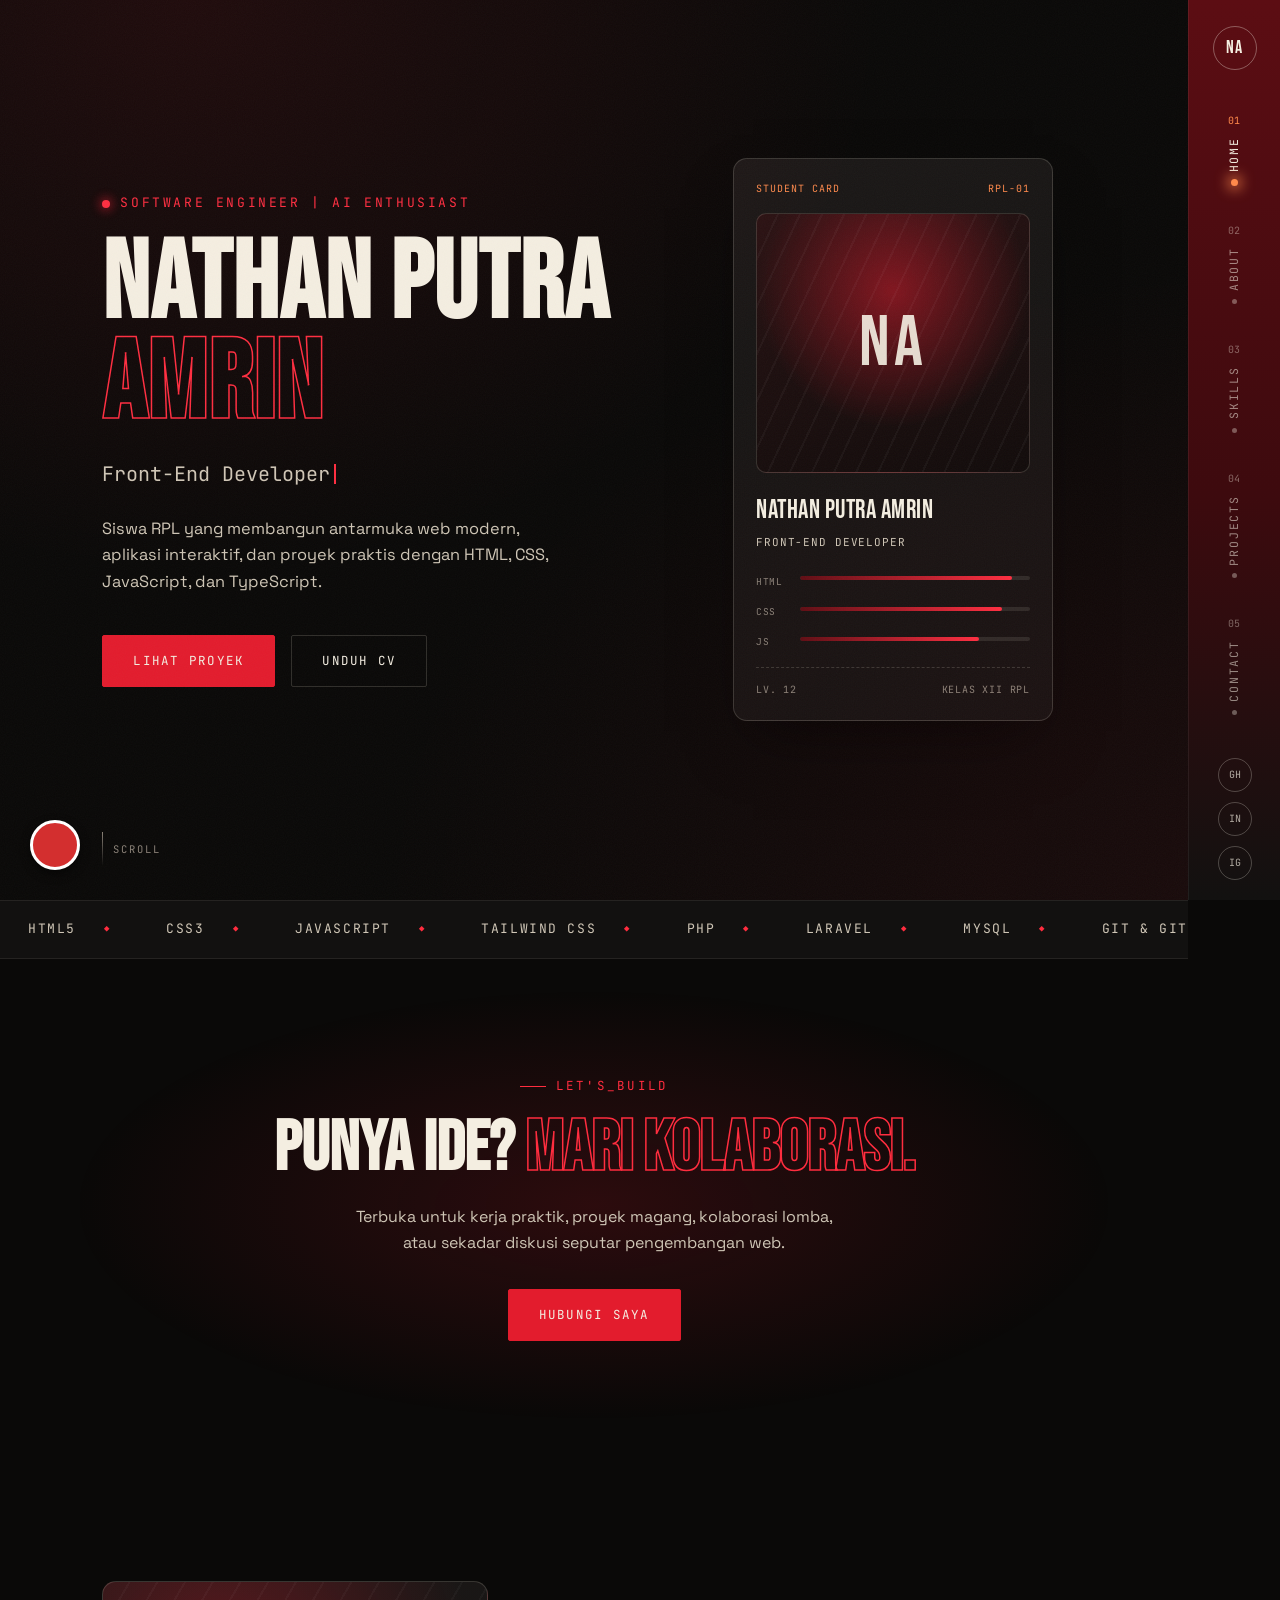
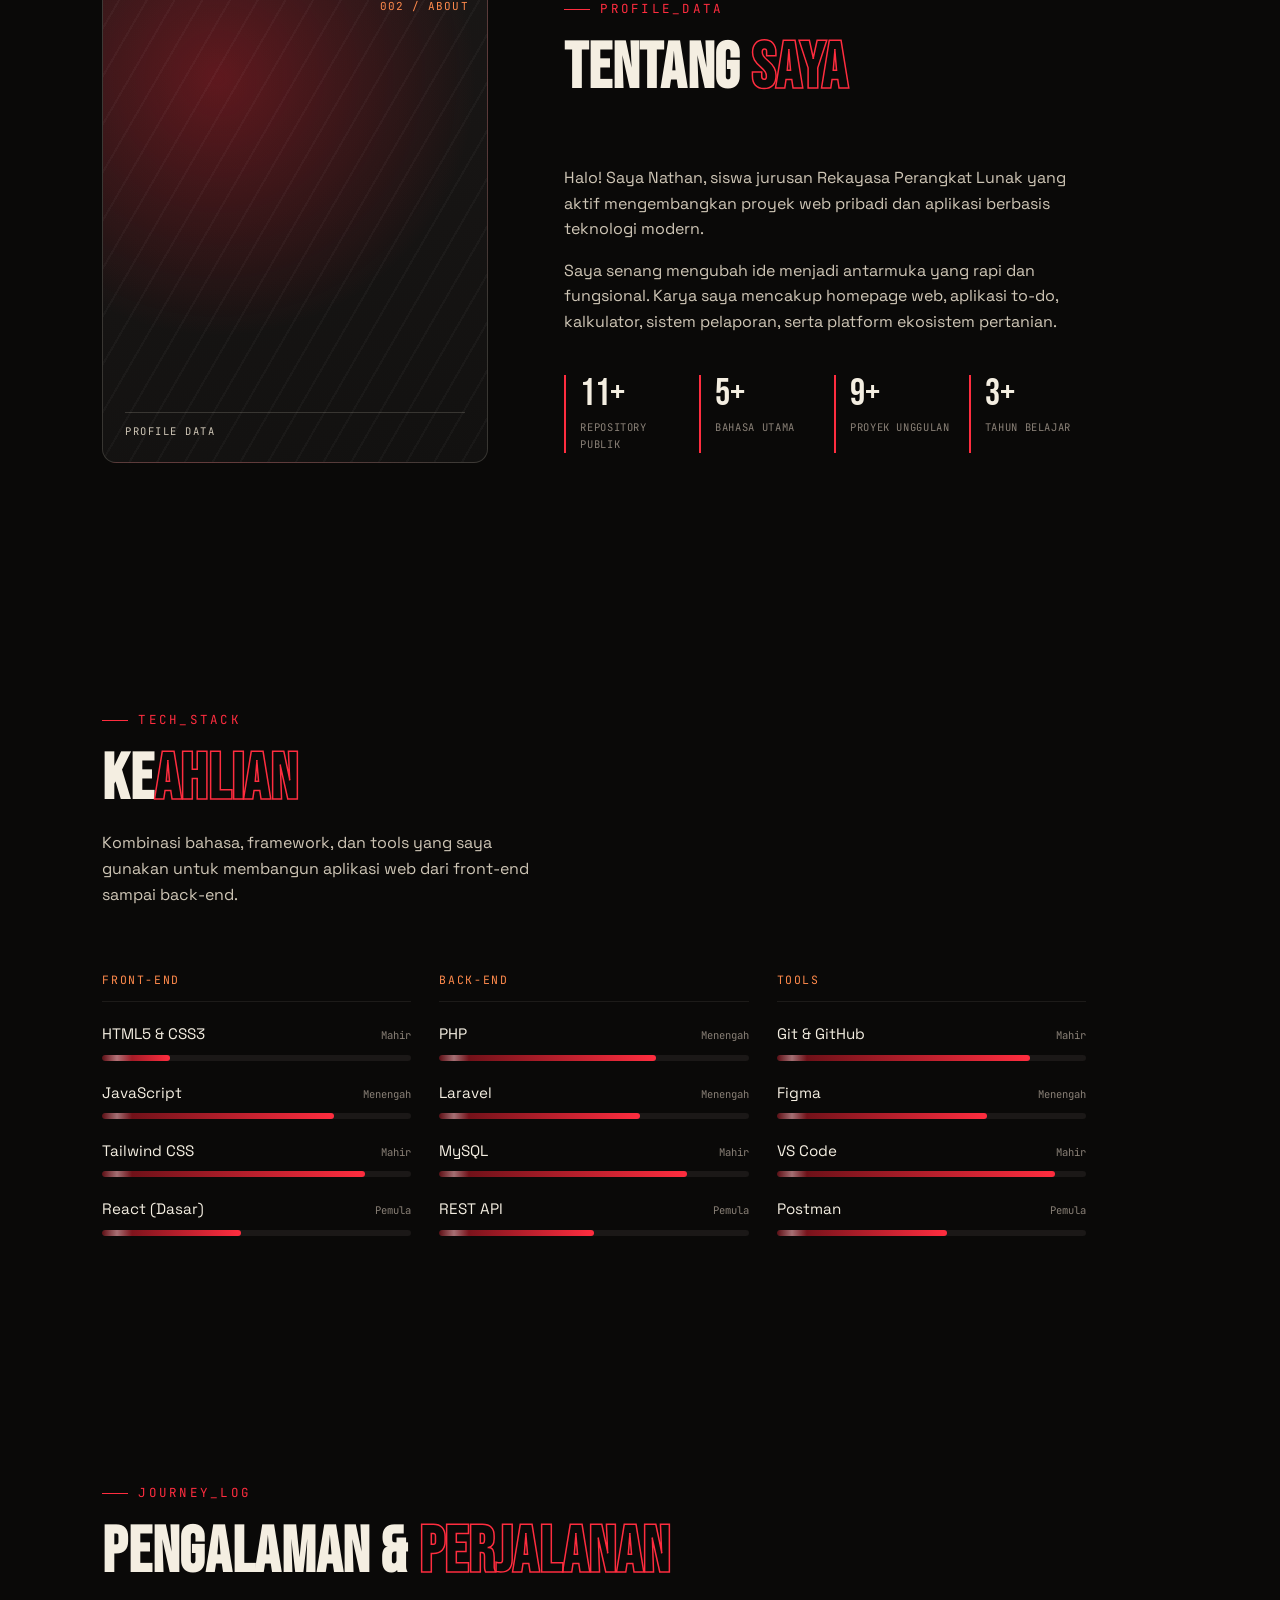
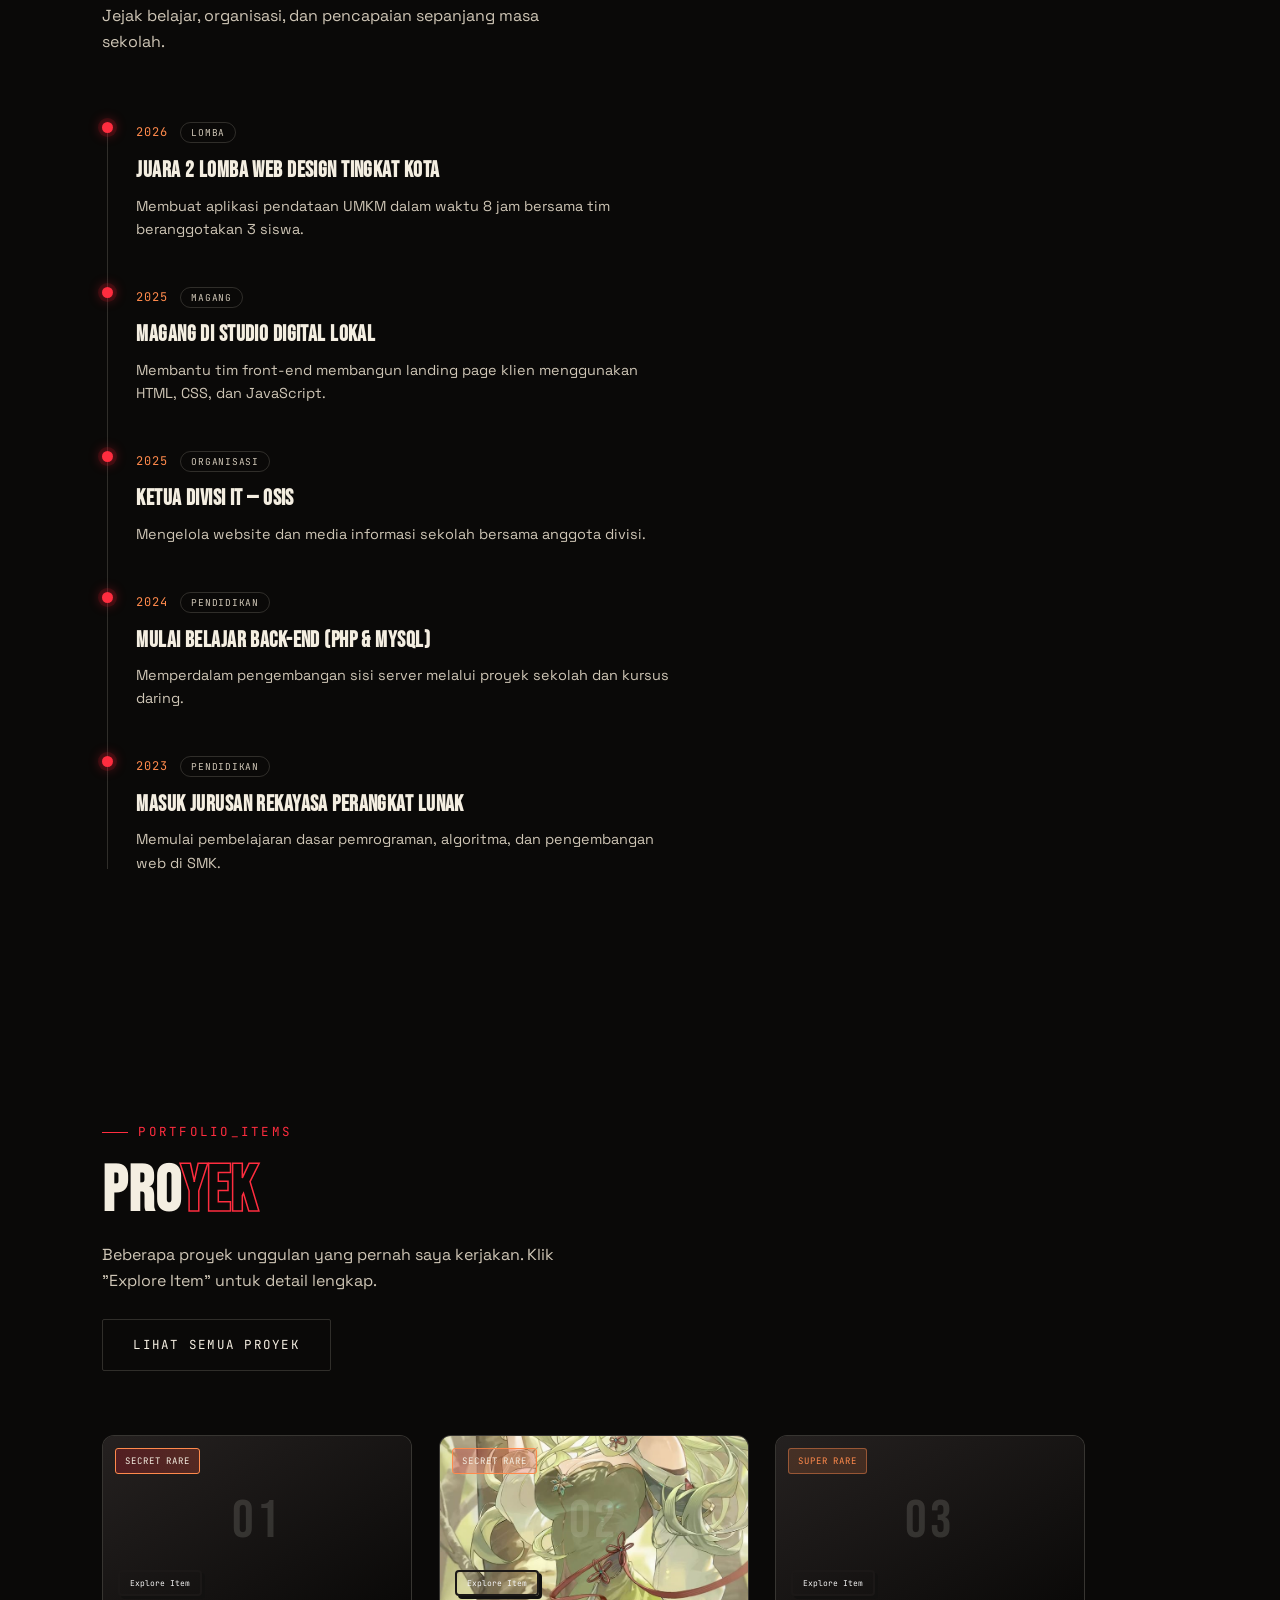
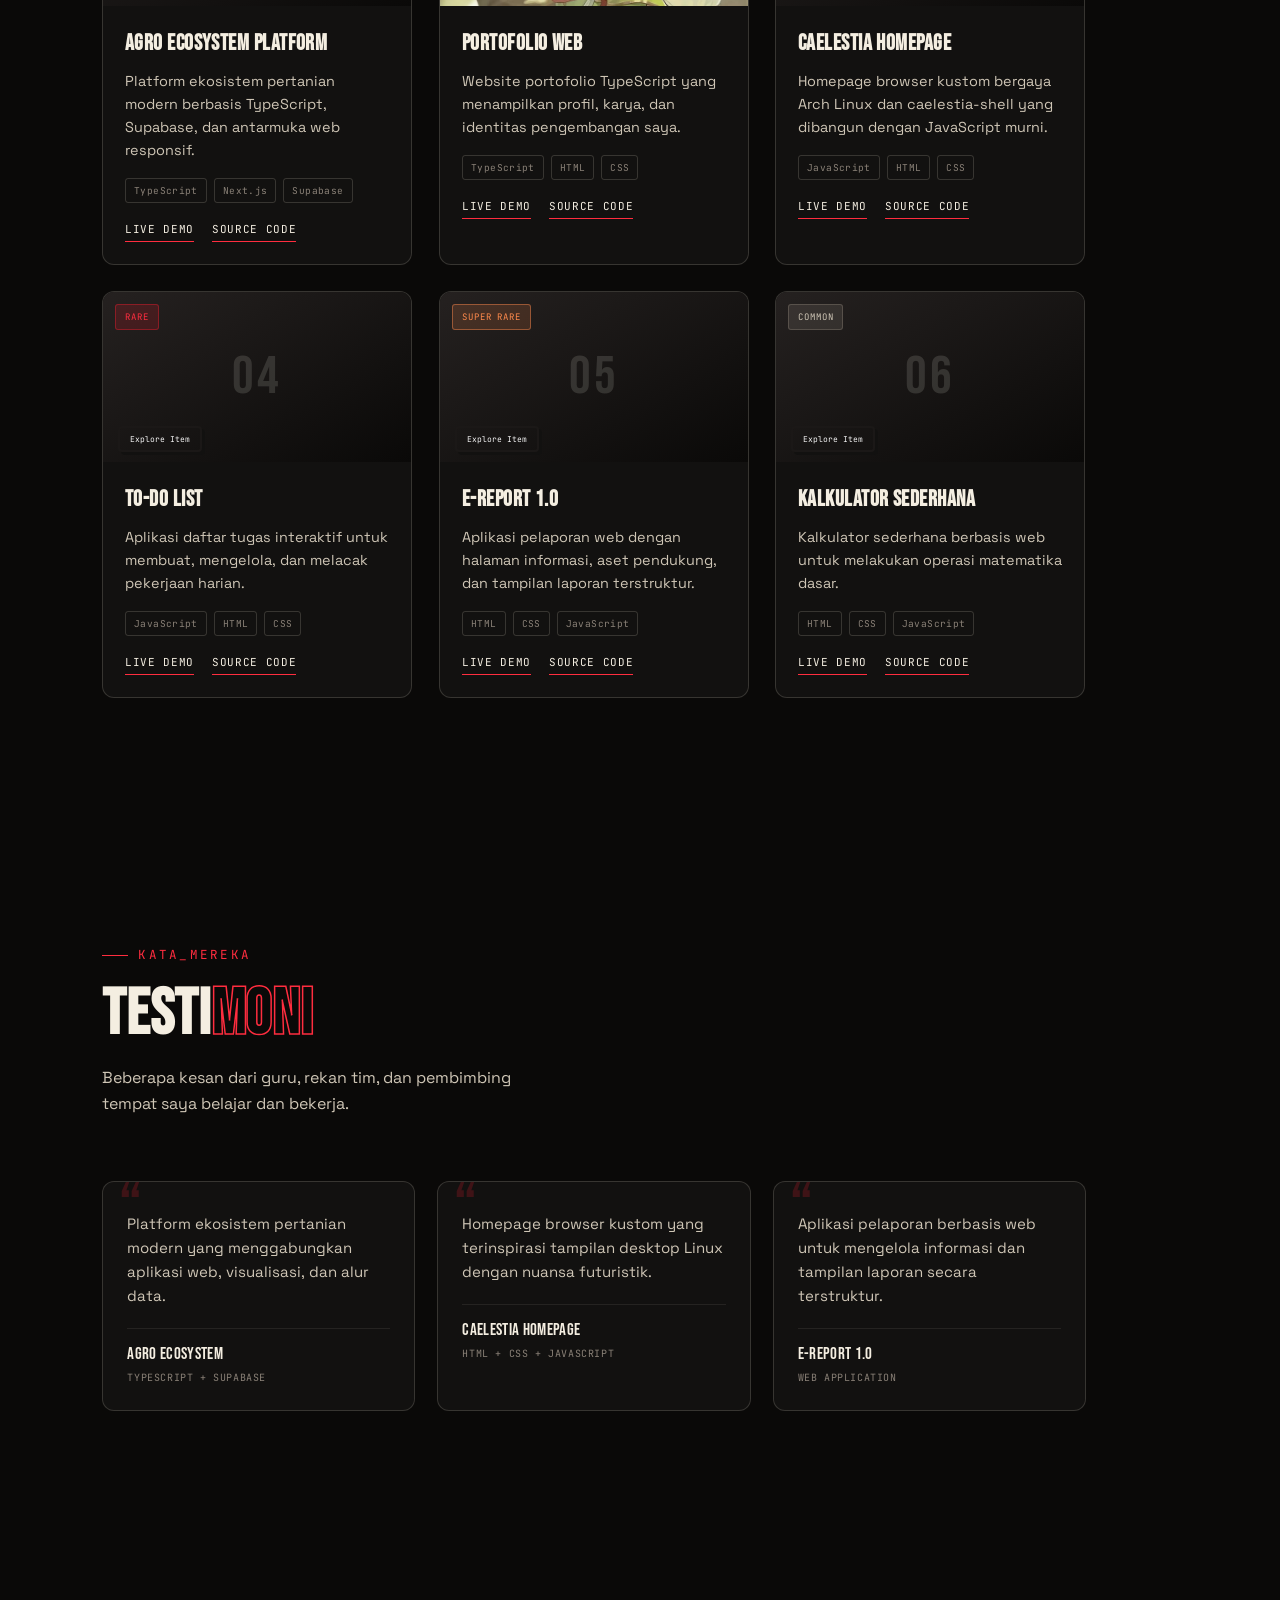
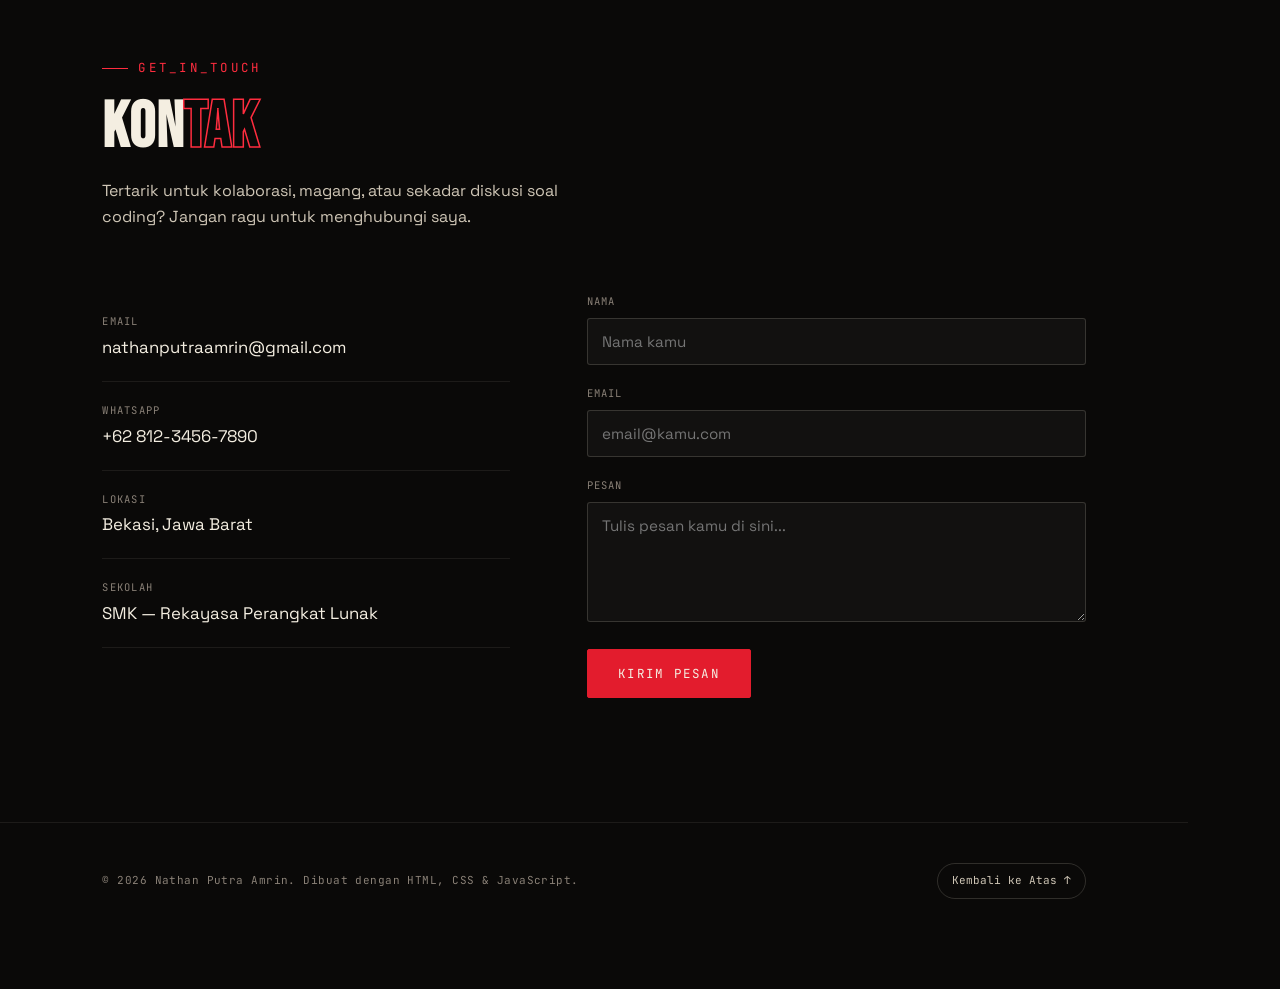
==== index.html @ 45e076ca "Update portfolio with real GitHub projects Co-authored-by: Copilot <223556219+Copilot@users.noreply." ====
<!DOCTYPE html>
<html lang="id">
<head>
<meta charset="UTF-8">
<meta name="viewport" content="width=device-width, initial-scale=1.0, maximum-scale=1.0">
<title>Nathan Putra Amrin — Portofolio</title>
<meta name="description" content="Portofolio pribadi siswa Rekayasa Perangkat Lunak — proyek, keahlian, dan kontak.">
<link rel="preconnect" href="https://fonts.googleapis.com">
<link rel="preconnect" href="https://fonts.gstatic.com" crossorigin>
<link href="https://fonts.googleapis.com/css2?family=Bebas+Neue&family=Space+Grotesk:wght@300;400;500;600;700&family=JetBrains+Mono:wght@400;500;600;700&display=swap" rel="stylesheet">
<link rel="stylesheet" href="assets/style.css">
</head>
<body>

<div class="preloader" id="preloader">
  <div class="preloader-mark">NA<span>.</span>DEV</div>
  <div class="preloader-bar"><i></i></div>
</div>

<div class="grain"></div>
<div class="ember-layer" id="emberLayer"></div>

<!-- ============================================================
     SIDE NAV — Menu navigasi samping
     ============================================================ -->
<nav class="side-nav" id="sideNav" aria-label="Navigasi utama">
  <div class="nav-mark" id="navMark">NA</div>
  <ul class="nav-list">
    <li><a href="#home" class="nav-link active" data-sec="home"><span class="idx">01</span><span class="label">Home</span><span class="dot"></span></a></li>
    <li><a href="#about" class="nav-link" data-sec="about"><span class="idx">02</span><span class="label">About</span><span class="dot"></span></a></li>
    <li><a href="#skills" class="nav-link" data-sec="skills"><span class="idx">03</span><span class="label">Skills</span><span class="dot"></span></a></li>
    <li><a href="#projects" class="nav-link" data-sec="projects"><span class="idx">04</span><span class="label">Projects</span><span class="dot"></span></a></li>
    <li><a href="#contact" class="nav-link" data-sec="contact"><span class="idx">05</span><span class="label">Contact</span><span class="dot"></span></a></li>
  </ul>
  <div class="nav-social">
    <a id="navGithub" href="https://github.com/Nathan10-pro" target="_blank" rel="noopener" aria-label="GitHub">GH</a>
    <a id="navLinkedin" href="https://www.linkedin.com/in/nathan-putra-amrin-undefined-888733437/" target="_blank" rel="noopener" aria-label="LinkedIn">IN</a>
    <a id="navInstagram" href="https://www.instagram.com/nathan.mymy/" target="_blank" rel="noopener" aria-label="Instagram">IG</a>
  </div>
</nav>

<main>

  <!-- ============================================================
       HERO — Area utama & Tampilan Profil
       ============================================================ -->
  <section class="hero" id="home">
    <!-- Elemen Visual Tema OP TCG -->
    <div class="hero-brush"></div>
    <div class="comic-text top-right">STARTING TODAY...</div>

    <div class="hero-grid">
      <div>
        <p class="hero-eyebrow" id="heroEyebrow">Software Engineer</p>
        <h1 class="hero-name" id="heroName">NATHAN<br><span class="stroke">PUTRA AMRIN</span></h1>
        <p class="hero-role"><span id="typedRole">Front-End Developer</span><span class="cursor"></span></p>
        <p class="hero-desc" id="heroDesc">Siswa RPL yang senang membangun antarmuka web yang rapi dan fungsional.</p>
        <div class="hero-cta">
          <a href="#projects" class="btn btn-primary"><span class="shine"></span>Lihat Proyek</a>
          <a href="#" id="cvBtn" class="btn btn-ghost"><span class="shine"></span>Unduh CV</a>
        </div>
      </div>

      <div class="hero-card-wrap">
        <div class="hero-card tilt" id="heroCard">
          <div class="card-tag"><span>Student Card</span><span>RPL-01</span></div>
          <div class="card-avatar"><span class="initials" id="cardInitials">NA</span></div>
          <div class="card-name" id="cardName">Nathan Putra Amrin</div>
          <div class="card-role" id="cardRole">Front-End Developer</div>
          <div class="card-stats">
            <div class="card-stat-row"><span class="stat-label">HTML</span><div class="card-stat-track"><div class="card-stat-fill" data-fill="92"></div></div></div>
            <div class="card-stat-row"><span class="stat-label">CSS</span><div class="card-stat-track"><div class="card-stat-fill" data-fill="88"></div></div></div>
            <div class="card-stat-row"><span class="stat-label">JS</span><div class="card-stat-track"><div class="card-stat-fill" data-fill="78"></div></div></div>
          </div>
          <div class="card-footer"><span id="cardLevel">LV. 12</span><span id="cardKelas">Kelas XII RPL</span></div>
        </div>
      </div>
    </div>

    <!-- Elemen Teks Komik Bawah Hero -->
    <div class="comic-text bottom-left">WE'RE BROTHERS!!</div>
    <div class="scroll-cue"><span class="line"></span>Scroll</div>
  </section>

  <!-- Tech Ticker -->
  <div class="ticker" aria-hidden="true">
    <div class="ticker-track" id="tickerTrack">
    </div>
  </div>

  <!-- ============================================================
       CTA BANNER
       ============================================================ -->
  <section class="cta-banner">
    <div class="cta-inner reveal">
      <p class="section-label" style="justify-content:center;">Let's_Build</p>
      <h2 class="cta-title">Punya Ide? <em>Mari Kolaborasi.</em></h2>
      <p class="cta-sub">Terbuka untuk kerja praktik, proyek magang, kolaborasi lomba, atau sekadar diskusi seputar pengembangan web.</p>
      <div class="hero-cta">
        <a href="#contact" class="btn btn-primary"><span class="shine"></span>Hubungi Saya</a>
      </div>
    </div>
  </section>

  <!-- ============================================================
       ABOUT
       ============================================================ -->
  <section id="about">
    <div class="about-grid">
      <div class="about-portrait reveal">
        <span class="big-mono">002 / ABOUT</span>
        <div class="frame-label">Profile Data</div>
      </div>
      <div>
        <div class="section-head reveal">
          <p class="section-label">Profile_Data</p>
          <h2 class="section-title">Tentang <em>Saya</em></h2>
        </div>
        <div class="about-text reveal reveal-delay-1">
          <p id="aboutP1">Memuat...</p>
          <p id="aboutP2"></p>
        </div>
        <div class="stats-grid" id="statsGrid"></div>
      </div>
    </div>
  </section>

  <!-- ============================================================
       SKILLS
       ============================================================ -->
  <section id="skills">
    <div class="section-head reveal">
      <p class="section-label">Tech_Stack</p>
      <h2 class="section-title">Ke<em>ahlian</em></h2>
      <p class="section-sub">Kombinasi bahasa, framework, dan tools yang saya gunakan untuk membangun aplikasi web dari front-end sampai back-end.</p>
    </div>
    <div class="skills-groups" id="skillsGroups"></div>
  </section>

  <!-- ============================================================
       TIMELINE — Pengalaman & Perjalanan
       ============================================================ -->
  <section id="timeline">
    <div class="section-head reveal">
      <p class="section-label">Journey_Log</p>
      <h2 class="section-title">Pengalaman &amp; <em>Perjalanan</em></h2>
      <p class="section-sub">Jejak belajar, organisasi, dan pencapaian sepanjang masa sekolah.</p>
    </div>
    <div class="timeline-wrap" id="timelineList"></div>
  </section>

  <!-- ============================================================
       PROJECTS
       ============================================================ -->
  <section id="projects">
    <div class="section-head reveal">
      <p class="section-label">Portfolio_Items</p>
      <h2 class="section-title">Pro<em>yek</em></h2>
      <p class="section-sub">Beberapa proyek unggulan yang pernah saya kerjakan. Klik "Explore Item" untuk detail lengkap.</p>
      <a href="proyek.html" class="btn btn-ghost" style="margin-top:26px;"><span class="shine"></span>Lihat Semua Proyek</a>
    </div>

    <div class="project-grid" id="projectGrid"></div>
  </section>

  <!-- ============================================================
       PROJECT DETAIL MODAL
       ============================================================ -->
  <div class="modal-overlay" id="projectModal" aria-hidden="true">
    <div class="modal-box" role="dialog" aria-modal="true" aria-labelledby="modalTitle">
      <button class="modal-close" id="modalClose" aria-label="Tutup">✕</button>
      <div class="modal-banner">
        <p class="modal-eyebrow">Project Introduction</p>
        <h3 class="modal-heading">Detail Proyek</h3>
      </div>
      <div class="modal-body">
        <div class="modal-thumbs" id="modalThumbs"></div>
        <div class="modal-display" id="modalDisplay">
          <span class="project-rarity" id="modalRarity"></span>
          <span class="glyph" id="modalGlyph"></span>
          <button class="modal-zoom" id="modalZoom" aria-label="Perbesar">🔍</button>
        </div>
        <div class="modal-info">
          <p class="m-category" id="modalCategory">Web Application</p>
          <h4 class="m-title" id="modalTitle"></h4>
          <p class="m-desc" id="modalDesc"></p>
          <div class="project-tags" id="modalTags"></div>
          <div class="project-links" id="modalLinks"></div>
        </div>
      </div>
      <div class="modal-combos">
        <p class="combos-label">Fitur Utama</p>
        <div class="combo-grid" id="modalCombos"></div>
      </div>
      <div class="modal-nav">
        <button class="nav-arrow" id="modalPrev" aria-label="Proyek sebelumnya">‹</button>
        <span class="nav-counter" id="modalCounter">1 / 6</span>
        <button class="nav-arrow" id="modalNext" aria-label="Proyek berikutnya">›</button>
      </div>
    </div>
  </div>

  <!-- ============================================================
       TESTIMONIALS
       ============================================================ -->
  <section id="testimonials">
    <div class="section-head reveal">
      <p class="section-label">Kata_Mereka</p>
      <h2 class="section-title">Testi<em>moni</em></h2>
      <p class="section-sub">Beberapa kesan dari guru, rekan tim, dan pembimbing tempat saya belajar dan bekerja.</p>
    </div>
    <div class="testi-grid" id="testimonialGrid"></div>
  </section>


  <!-- ============================================================
       CONTACT
       ============================================================ -->
  <section id="contact">
    <div class="section-head reveal">
      <p class="section-label">Get_In_Touch</p>
      <h2 class="section-title">Kon<em>tak</em></h2>
      <p class="section-sub">Tertarik untuk kolaborasi, magang, atau sekadar diskusi soal coding? Jangan ragu untuk menghubungi saya.</p>
    </div>

    <div class="contact-grid">
      <div class="reveal reveal-delay-1">
        <div class="contact-info-item">
          <span class="k">Email</span>
          <a class="v" id="contactEmail" href="#"></a>
        </div>
        <div class="contact-info-item">
          <span class="k">WhatsApp</span>
          <a class="v" id="contactWhatsapp" href="#" target="_blank" rel="noopener"></a>
        </div>
        <div class="contact-info-item">
          <span class="k">Lokasi</span>
          <span class="v" id="contactLocation"></span>
        </div>
        <div class="contact-info-item">
          <span class="k">Sekolah</span>
          <span class="v" id="contactSchool"></span>
        </div>
      </div>

      <form class="reveal reveal-delay-2" id="contactForm">
        <div class="form-row">
          <label for="fname">Nama</label>
          <input type="text" id="fname" name="name" placeholder="Nama kamu" required>
        </div>
        <div class="form-row">
          <label for="femail">Email</label>
          <input type="email" id="femail" name="email" placeholder="email@kamu.com" required>
        </div>
        <div class="form-row">
          <label for="fmsg">Pesan</label>
          <textarea id="fmsg" name="message" placeholder="Tulis pesan kamu di sini..." required></textarea>
        </div>
        <button type="submit" class="btn btn-primary"><span class="shine"></span>Kirim Pesan</button>
        <p id="formNote" class="form-note" aria-live="polite"></p>
      </form>
    </div>
  </section>

  <footer>
    <p>© <span id="year"></span> <span id="footerName">Nathan Putra Amrin</span>. Dibuat dengan HTML, CSS &amp; JavaScript.</p>
    <a href="#home" class="footer-top">Kembali ke Atas ↑</a>
  </footer>

</main>

<!-- ============================================================
     TOMBOL SWITCH TEMA (Letak di Luar <main>, Sebelum Script)
     ============================================================ -->
<button class="theme-switch-btn" id="themeSwitchBtn" title="Ganti Tema"></button>

<!-- ============================================================
     SCRIPT JAVASCRIPT
     ============================================================ -->
<script src="assets/site-data.js"></script>
<script src="assets/projects-ui.js"></script>
<script src="assets/main.js"></script>
</body>
</html>
---- assets/style.css ----
/* ==========================================================================
   1. RESET & TOKENS
   ========================================================================== */
* { margin: 0; padding: 0; box-sizing: border-box; }

:root{
  --black:        #0a0908;
  --black-soft:   #121110;
  --charcoal:     #1b1817;
  --charcoal-2:   #252120;
  --red:          rgb(227, 28, 45);
  --red-bright:   #ff2d3f;
  --red-deep:     #5c0d13;
  --red-glow:     rgba(225,28,46,0.45);
  --ember:        #ff8a4c;
  --cream:        #f4eee1;
  --cream-dim:    #cfc6b6;
  --muted:        #8a8177;
  --line:         rgba(244,238,225,0.08);
  --line-strong:  rgba(244,238,225,0.16);

  --font-display: 'Bebas Neue', sans-serif;
  --font-body:    'Space Grotesk', sans-serif;
  --font-mono:    'JetBrains Mono', monospace;

  --nav-w: 92px;
  --ease: cubic-bezier(.16,.84,.44,1);
}

html{ scroll-behavior: smooth; }

body{
  background: var(--black);
  color: var(--cream);
  font-family: var(--font-body);
  font-weight: 400;
  line-height: 1.6;
  overflow-x: hidden;
  -webkit-font-smoothing: antialiased;
}

img{ max-width: 100%; display: block; }
a{ color: inherit; text-decoration: none; }
ul{ list-style: none; }
button{ font-family: inherit; cursor: pointer; }
input, textarea{ font-family: inherit; }

::selection{ background: var(--red); color: var(--black); }

::-webkit-scrollbar{ width: 9px; }
::-webkit-scrollbar-track{ background: var(--black-soft); }
::-webkit-scrollbar-thumb{ background: var(--red-deep); border-radius: 5px; }
::-webkit-scrollbar-thumb:hover{ background: var(--red); }

:focus-visible{ outline: 2px solid var(--red-bright); outline-offset: 3px; }

/* Subtle grain + vignette atmosphere */
body::before{
  content: "";
  position: fixed; inset: 0;
  pointer-events: none;
  z-index: 2;
  background:
    radial-gradient(ellipse at 15% 0%, rgba(225,28,46,0.10), transparent 45%),
    radial-gradient(ellipse at 100% 100%, rgba(225,28,46,0.08), transparent 50%);
  mix-blend-mode: screen;
}

.grain{
  position: fixed; inset: 0;
  pointer-events: none;
  z-index: 3;
  opacity: 0.035;
  background-image: url("data:image/svg+xml,%3Csvg xmlns='http://www.w3.org/2000/svg' width='120' height='120'%3E%3Cfilter id='n'%3E%3CfeTurbulence type='fractalNoise' baseFrequency='0.9' numOctaves='2' stitchTiles='stitch'/%3E%3C/filter%3E%3Crect width='100%25' height='100%25' filter='url(%23n)'/%3E%3C/svg%3E");
}

/* ==========================================================================
   2. LAYOUT SHELL
   ========================================================================== */
main{ margin-right: var(--nav-w); position: relative; z-index: 1; }

section{ padding: 130px 8vw 110px; position: relative; }

.section-head{ margin-bottom: 64px; max-width: 640px; }

.section-label{
  display: inline-flex; align-items: center; gap: 10px;
  font-family: var(--font-mono);
  font-size: 12.5px;
  letter-spacing: 0.18em;
  color: var(--red-bright);
  text-transform: uppercase;
  margin-bottom: 18px;
}
.section-label::before{
  content: "";
  width: 26px; height: 1px;
  background: var(--red-bright);
}

.section-title{
  font-family: var(--font-display);
  font-size: clamp(2.4rem, 5vw, 4.2rem);
  letter-spacing: 0.01em;
  line-height: 1;
  text-transform: uppercase;
  color: var(--cream);
}
.section-title em{
  font-style: normal;
  color: transparent;
  -webkit-text-stroke: 1.5px var(--red-bright);
}

.section-sub{
  margin-top: 18px;
  color: var(--cream-dim);
  font-size: 1rem;
  max-width: 46ch;
}

/* Reveal-on-scroll */
.reveal{
  opacity: 0;
  transform: translateY(28px);
  transition: opacity .8s var(--ease), transform .8s var(--ease);
}
.reveal.in-view{ opacity: 1; transform: translateY(0); }
.reveal-delay-1{ transition-delay: .08s; }
.reveal-delay-2{ transition-delay: .16s; }
.reveal-delay-3{ transition-delay: .24s; }
.reveal-delay-4{ transition-delay: .32s; }

/* ==========================================================================
   3. SIDE NAVIGATION (the red bar — replaces top navbar)
   ========================================================================== */
.side-nav{
  position: fixed;
  top: 0; right: 0;
  width: var(--nav-w);
  height: 100vh;
  z-index: 100;
  background: linear-gradient(180deg, var(--red-deep) 0%, #3d0a0e 55%, var(--black-soft) 100%);
  border-left: 1px solid rgba(255,255,255,0.06);
  display: flex;
  flex-direction: column;
  align-items: center;
  justify-content: space-between;
  padding: 26px 0 20px;
}

.nav-mark{
  width: 44px; height: 44px;
  border: 1px solid rgba(244,238,225,0.35);
  border-radius: 50%;
  display: flex; align-items: center; justify-content: center;
  font-family: var(--font-display);
  font-size: 1.15rem;
  color: var(--cream);
  letter-spacing: 0.03em;
  flex-shrink: 0;
}

.nav-list{
  display: flex;
  flex-direction: column;
  align-items: center;
  gap: 38px;
  flex: 1;
  justify-content: center;
}

.nav-link{
  display: flex;
  flex-direction: column;
  align-items: center;
  gap: 8px;
  color: rgba(244,238,225,0.55);
  transition: color .3s var(--ease);
  position: relative;
}
.nav-link .idx{
  font-family: var(--font-mono);
  font-size: 10px;
  color: rgba(244,238,225,0.4);
  transition: color .3s var(--ease);
}
.nav-link .label{
  writing-mode: vertical-rl;
  text-orientation: mixed;
  transform: rotate(180deg);
  font-family: var(--font-mono);
  font-size: 11.5px;
  letter-spacing: 0.16em;
  text-transform: uppercase;
}
.nav-link .dot{
  width: 5px; height: 5px; border-radius: 50%;
  background: rgba(244,238,225,0.35);
  transition: all .3s var(--ease);
}
.nav-link:hover{ color: var(--cream); }
.nav-link:hover .idx{ color: var(--cream); }
.nav-link.active{ color: var(--cream); }
.nav-link.active .idx{ color: var(--ember); }
.nav-link.active .dot{
  background: var(--ember);
  box-shadow: 0 0 10px 2px var(--ember);
  transform: scale(1.4);
}

.nav-social{
  display: flex;
  flex-direction: column;
  gap: 10px;
  flex-shrink: 0;
}
.nav-social a{
  width: 34px; height: 34px;
  border: 1px solid rgba(244,238,225,0.25);
  border-radius: 50%;
  display: flex; align-items: center; justify-content: center;
  font-family: var(--font-mono);
  font-size: 10px;
  color: rgba(244,238,225,0.7);
  transition: all .3s var(--ease);
}
.nav-social a:hover{
  border-color: var(--ember);
  color: var(--black);
  background: var(--ember);
  box-shadow: 0 0 16px 2px rgba(255,138,76,0.5);
  transform: translateY(-2px);
}

/* Mobile: bottom bar instead of vertical side bar (still not a TOP bar) */
@media (max-width: 860px){
  .side-nav{
    top: auto; bottom: 0; right: 0; left: 0;
    width: 100%; height: 68px;
    flex-direction: row;
    padding: 0 4vw;
    border-left: none;
    border-top: 1px solid rgba(255,255,255,0.08);
    background: linear-gradient(90deg, #3d0a0e 0%, var(--red-deep) 100%);
  }
  .nav-mark, .nav-social{ display: none; }
  .nav-list{ flex-direction: row; gap: 0; width: 100%; justify-content: space-between; }
  .nav-link .label{ writing-mode: horizontal-tb; transform: none; font-size: 9.5px; }
  main{ margin-right: 0; margin-bottom: 68px; }
}

/* ==========================================================================
   4. HERO
   ========================================================================== */
.hero{
  min-height: 100vh;
  display: flex;
  align-items: center;
  padding-top: 90px;
  overflow: hidden;
}

.ember-layer{
  position: absolute; inset: 0;
  pointer-events: none;
  overflow: hidden;
  z-index: 0;
}
.ember{
  position: absolute;
  bottom: -10px;
  width: 4px; height: 4px;
  border-radius: 50%;
  background: var(--ember);
  box-shadow: 0 0 8px 2px rgba(255,138,76,0.7);
  animation: rise linear forwards;
  opacity: 0;
}
@keyframes rise{
  0%   { transform: translateY(0) translateX(0); opacity: 0; }
  10%  { opacity: 0.9; }
  100% { transform: translateY(-100vh) translateX(var(--drift, 30px)); opacity: 0; }
}

.hero-grid{
  display: grid;
  grid-template-columns: 1.15fr 0.85fr;
  gap: 6vw;
  align-items: center;
  width: 100%;
  position: relative;
  z-index: 1;
}

.hero-eyebrow{
  font-family: var(--font-mono);
  font-size: 13px;
  letter-spacing: 0.2em;
  color: var(--red-bright);
  text-transform: uppercase;
  margin-bottom: 22px;
  display: flex; align-items: center; gap: 10px;
}
.hero-eyebrow::before{
  content: "";
  width: 8px; height: 8px;
  background: var(--red-bright);
  border-radius: 50%;
  box-shadow: 0 0 10px 3px var(--red-glow);
  animation: pulse-dot 1.8s ease-in-out infinite;
}
@keyframes pulse-dot{
  0%,100%{ opacity: 1; transform: scale(1); }
  50%{ opacity: .4; transform: scale(0.7); }
}

.hero-name{
  font-family: var(--font-display);
  font-size: clamp(3.2rem, 8.5vw, 7.2rem);
  line-height: 0.92;
  text-transform: uppercase;
  color: var(--cream);
  letter-spacing: 0.01em;
}
.hero-name .stroke{
  color: transparent;
  -webkit-text-stroke: 1.5px var(--red-bright);
}

.hero-role{
  margin-top: 22px;
  font-family: var(--font-mono);
  font-size: clamp(1rem, 1.6vw, 1.25rem);
  color: var(--cream-dim);
  height: 1.6em;
}
.hero-role .cursor{
  display: inline-block;
  width: 2px; height: 1em;
  background: var(--red-bright);
  margin-left: 4px;
  vertical-align: -0.15em;
  animation: blink 1s step-end infinite;
}
@keyframes blink{ 50%{ opacity: 0; } }

.hero-desc{
  margin-top: 26px;
  max-width: 46ch;
  color: var(--cream-dim);
  font-size: 1.02rem;
}

.hero-cta{
  margin-top: 40px;
  display: flex;
  gap: 16px;
  flex-wrap: wrap;
}

.btn{
  position: relative;
  overflow: hidden;
  display: inline-flex;
  align-items: center;
  gap: 10px;
  padding: 15px 30px;
  font-family: var(--font-mono);
  font-size: 12.5px;
  letter-spacing: 0.1em;
  text-transform: uppercase;
  border-radius: 2px;
  transition: transform .3s var(--ease), box-shadow .3s var(--ease);
}
.btn-primary{
  background: var(--red);
  color: var(--cream);
  border: 1px solid var(--red);
}
.btn-primary:hover{
  transform: translateY(-3px);
  box-shadow: 0 12px 30px -8px var(--red-glow);
}
.btn-ghost{
  background: transparent;
  color: var(--cream);
  border: 1px solid var(--line-strong);
}
.btn-ghost:hover{
  border-color: var(--red-bright);
  color: var(--red-bright);
  transform: translateY(-3px);
}
.btn span.shine{
  position: absolute; top: 0; left: -60%;
  width: 40%; height: 100%;
  background: linear-gradient(115deg, transparent, rgba(255,255,255,0.35), transparent);
  transform: skewX(-20deg);
  transition: left .6s ease;
}
.btn:hover span.shine{ left: 130%; }

/* Hero character card */
.hero-card-wrap{ perspective: 1200px; display: flex; justify-content: center; }
.hero-card{
  width: min(320px, 100%);
  background: linear-gradient(155deg, var(--charcoal) 0%, var(--black-soft) 100%);
  border: 1px solid var(--line-strong);
  border-radius: 14px;
  padding: 22px;
  position: relative;
  transform-style: preserve-3d;
  transition: transform .12s ease-out;
  box-shadow: 0 30px 60px -20px rgba(0,0,0,0.7);
}
.hero-card::before{
  content: "";
  position: absolute; inset: 0;
  border-radius: 14px;
  background: radial-gradient(circle at var(--mx,50%) var(--my,50%), rgba(255,255,255,0.16), transparent 42%);
  opacity: 0;
  transition: opacity .3s ease;
  pointer-events: none;
}
.hero-card:hover::before{ opacity: 1; }

.card-tag{
  display: flex; justify-content: space-between; align-items: center;
  font-family: var(--font-mono);
  font-size: 10px;
  letter-spacing: 0.1em;
  color: var(--ember);
  text-transform: uppercase;
  margin-bottom: 16px;
}
.card-avatar{
  width: 100%;
  aspect-ratio: 1/0.95;
  border-radius: 10px;
  background:
    radial-gradient(circle at 50% 30%, rgba(225,28,46,0.5), transparent 60%),
    linear-gradient(160deg, #2a1213, #0d0b0a);
  border: 1px solid var(--line-strong);
  display: flex; align-items: center; justify-content: center;
  margin-bottom: 18px;
  position: relative;
  overflow: hidden;
}
.card-avatar .initials{
  font-family: var(--font-display);
  font-size: 4.5rem;
  color: var(--cream);
  opacity: 0.92;
  letter-spacing: 0.05em;
}
.card-avatar::after{
  content: "";
  position: absolute; inset: 0;
  background: repeating-linear-gradient(115deg, transparent 0 18px, rgba(255,255,255,0.035) 18px 20px);
}
.card-name{
  font-family: var(--font-display);
  font-size: 1.6rem;
  letter-spacing: 0.02em;
  color: var(--cream);
}
.card-role{
  font-family: var(--font-mono);
  font-size: 11px;
  color: var(--cream-dim);
  margin-top: 2px;
  margin-bottom: 16px;
  text-transform: uppercase;
  letter-spacing: 0.08em;
}
.card-stats{ display: flex; flex-direction: column; gap: 9px; }
.card-stat-row{ display: flex; align-items: center; gap: 10px; }
.card-stat-row .stat-label{
  font-family: var(--font-mono);
  font-size: 9.5px;
  width: 34px;
  color: var(--muted);
  flex-shrink: 0;
}
.card-stat-track{
  flex: 1; height: 4px;
  background: rgba(244,238,225,0.1);
  border-radius: 2px;
  overflow: hidden;
}
.card-stat-fill{
  height: 100%;
  background: linear-gradient(90deg, var(--red-deep), var(--red-bright));
  border-radius: 2px;
  width: 0%;
  transition: width 1.1s var(--ease);
}
.card-footer{
  display: flex; justify-content: space-between; align-items: center;
  margin-top: 18px;
  padding-top: 14px;
  border-top: 1px dashed var(--line-strong);
  font-family: var(--font-mono);
  font-size: 10px;
  color: var(--muted);
  text-transform: uppercase;
  letter-spacing: 0.08em;
}

.scroll-cue{
  position: absolute;
  left: 8vw; bottom: 34px;
  display: flex; align-items: center; gap: 10px;
  font-family: var(--font-mono);
  font-size: 10.5px;
  letter-spacing: 0.18em;
  color: var(--muted);
  text-transform: uppercase;
  z-index: 1;
}
.scroll-cue .line{
  width: 1px; height: 34px;
  background: linear-gradient(var(--muted), transparent);
  position: relative;
  overflow: hidden;
}
.scroll-cue .line::after{
  content: "";
  position: absolute; top: -100%; left: 0;
  width: 100%; height: 100%;
  background: var(--red-bright);
  animation: cueDrop 1.8s ease-in-out infinite;
}
@keyframes cueDrop{
  0%{ top: -100%; }
  60%{ top: 100%; }
  100%{ top: 100%; }
}

/* ==========================================================================
   5. TICKER (tech stack marquee)
   ========================================================================== */
.ticker{
  border-top: 1px solid var(--line);
  border-bottom: 1px solid var(--line);
  padding: 18px 0;
  overflow: hidden;
  background: var(--black-soft);
  position: relative;
  z-index: 1;
}
.ticker-track{
  display: flex;
  width: max-content;
  animation: marquee 26s linear infinite;
}
.ticker-track span{
  font-family: var(--font-mono);
  font-size: 13px;
  letter-spacing: 0.12em;
  text-transform: uppercase;
  color: var(--cream-dim);
  padding: 0 28px;
  display: flex;
  align-items: center;
  gap: 28px;
  white-space: nowrap;
}
.ticker-track span::after{
  content: "◆";
  color: var(--red-bright);
  font-size: 9px;
}
@keyframes marquee{
  from{ transform: translateX(0); }
  to{ transform: translateX(-50%); }
}

/* ==========================================================================
   6. ABOUT
   ========================================================================== */
.about-grid{
  display: grid;
  grid-template-columns: 0.85fr 1.15fr;
  gap: 6vw;
  align-items: center;
}
.about-portrait{
  aspect-ratio: 4/5;
  border-radius: 14px;
  border: 1px solid var(--line-strong);
  background:
    radial-gradient(circle at 30% 20%, rgba(225,28,46,0.35), transparent 55%),
    linear-gradient(165deg, var(--charcoal) 0%, var(--black-soft) 100%);
  position: relative;
  overflow: hidden;
  display: flex; align-items: flex-end;
  padding: 22px;
}
.about-portrait .frame-label{
  font-family: var(--font-mono);
  font-size: 10.5px;
  letter-spacing: 0.14em;
  color: var(--cream-dim);
  text-transform: uppercase;
  border-top: 1px solid var(--line-strong);
  padding-top: 10px;
  width: 100%;
}
.about-portrait::before{
  content: "";
  position: absolute; inset: 0;
  background: repeating-linear-gradient(120deg, transparent 0 22px, rgba(255,255,255,0.03) 22px 24px);
}
.about-portrait .big-mono{
  position: absolute; top: 16px; right: 18px;
  font-family: var(--font-mono);
  font-size: 11px;
  color: var(--ember);
  letter-spacing: 0.1em;
}

.about-text p{ color: var(--cream-dim); margin-bottom: 16px; max-width: 56ch; }
.about-text strong{ color: var(--cream); font-weight: 600; }

.stats-grid{
  display: grid;
  grid-template-columns: repeat(4, 1fr);
  gap: 18px;
  margin-top: 40px;
}
.stat{
  border-left: 2px solid var(--red-bright);
  padding-left: 14px;
}
.stat-num{
  font-family: var(--font-display);
  font-size: 2.4rem;
  color: var(--cream);
  line-height: 1;
}
.stat-label{
  margin-top: 6px;
  font-family: var(--font-mono);
  font-size: 10.5px;
  color: var(--muted);
  text-transform: uppercase;
  letter-spacing: 0.06em;
}

/* ==========================================================================
   7. SKILLS
   ========================================================================== */
.skills-groups{
  display: grid;
  grid-template-columns: repeat(3, 1fr);
  gap: 28px;
}
.skill-group-title{
  font-family: var(--font-mono);
  font-size: 11.5px;
  letter-spacing: 0.14em;
  color: var(--ember);
  text-transform: uppercase;
  margin-bottom: 20px;
  padding-bottom: 12px;
  border-bottom: 1px solid var(--line);
}
.skill-item{ margin-bottom: 20px; }
.skill-item:last-child{ margin-bottom: 0; }
.skill-top{
  display: flex; justify-content: space-between; align-items: baseline;
  margin-bottom: 8px;
}
.skill-name{ font-size: 0.95rem; color: var(--cream); }
.skill-level{
  font-family: var(--font-mono);
  font-size: 10.5px;
  color: var(--muted);
}
.skill-track{
  height: 6px;
  background: var(--charcoal);
  border-radius: 3px;
  overflow: hidden;
  position: relative;
}
.skill-fill{
  height: 100%;
  width: 0%;
  border-radius: 3px;
  background: linear-gradient(90deg, var(--red-deep), var(--red-bright));
  transition: width 1.3s var(--ease);
  position: relative;
}
.skill-fill::after{
  content: "";
  position: absolute; inset: 0;
  background: linear-gradient(90deg, transparent, rgba(255,255,255,0.4), transparent);
  width: 30px;
  animation: shimmer 2.2s ease-in-out infinite;
}
@keyframes shimmer{
  0%{ transform: translateX(-30px); }
  100%{ transform: translateX(220px); }
}

/* ==========================================================================
   8. PROJECTS
   ========================================================================== */
.project-grid{
  display: grid;
  grid-template-columns: repeat(auto-fit, minmax(300px, 1fr));
  gap: 26px;
}
.project-card{
  border: 1px solid var(--line-strong);
  border-radius: 12px;
  background: var(--black-soft);
  overflow: hidden;
  position: relative;
  transform-style: preserve-3d;
  transition: transform .12s ease-out, border-color .3s ease;
}
.project-card:hover{ border-color: rgba(225,28,46,0.5); }
.project-card::before{
  content: "";
  position: absolute; inset: 0;
  border-radius: 12px;
  background: radial-gradient(circle at var(--mx,50%) var(--my,50%), rgba(225,28,46,0.28), transparent 45%);
  opacity: 0;
  transition: opacity .3s ease;
  pointer-events: none;
  z-index: 2;
}
.project-card:hover::before{ opacity: 1; }

.project-thumb{
  height: 170px;
  position: relative;
  display: flex; align-items: center; justify-content: center;
  overflow: hidden;
  background: linear-gradient(150deg, var(--charcoal-2), var(--black));
}
.project-thumb::before{
  content: none !important;
  position: absolute; inset: 0;
  background: repeating-linear-gradient(115deg, transparent 0 16px, rgba(225,28,46,0.06) 16px 18px);
}

/* Posisi tombol Explore Item */
.project-thumb .explore-btn {
  position: absolute;

  left: 20px;
  bottom: 10px;

  z-index: 5;

  background-color: transparent;
  color: whitesmoke;

  border: 2px solid var(--charcoal);
  border-radius: 4px;

  padding: 6px 10px;

  font-family: var(--font-mono);
  font-size: 8px;
  font-weight: 100px;

  box-shadow: 3px 3px 0 var(--black-soft);

  cursor: pointer;
}
/* Ambient light sweep — idle animation, like the reference's looping holo cards */
.project-thumb::after{
  content: none !important;
  position: absolute; top: 0; left: -40%;
  width: 35%; height: 100%;
  background: linear-gradient(115deg, transparent, rgba(255,255,255,0.12), transparent);
  transform: skewX(-20deg);
  animation: thumbSweep 3.4s ease-in-out infinite;
  animation-delay: var(--sweep-delay, 0s);
}
@keyframes thumbSweep{
  0%{ left: -40%; }
  55%, 100%{ left: 130%; }
}
.project-thumb .glyph{
  font-family: var(--font-display);
  font-size: 3.4rem;
  color: rgba(244,238,225,0.14);
  letter-spacing: 0.05em;
  animation: glyphPulse 2.6s ease-in-out infinite;
}
@keyframes glyphPulse{
  0%, 100%{ opacity: .14; }
  50%{ opacity: .3; }
}
/* Per-card pause control freezes that card's ambient animation only */
.project-card.anim-paused .project-thumb::after,
.project-card.anim-paused .project-thumb .glyph,
.project-card.anim-paused .r-secret{
  animation-play-state: paused;
}
/* ==========================================================================
   TOMBOL TEMA (LINGKARAN POLOS - KIRI BAWAH)
   ========================================================================== */
.theme-switch-btn {
  position: fixed;
  bottom: 30px; 
  left: 30px;   
  width: 50px;
  height: 50px;
  border-radius: 50%; 
  background-color: #d32f2f; 
  border: 3px solid #ffffff;
  box-shadow: 0 4px 10px rgba(0, 0, 0, 0.5);
  cursor: pointer;
  z-index: 9999; 
  transition: transform 0.2s ease, background-color 0.3s ease, border-color 0.3s ease;
  padding: 0;
  margin: 0;
  display: block; 
}

.theme-switch-btn:hover {
  transform: scale(1.1);
}
.theme-switch-btn:active {
  transform: scale(0.95);
}

/* Perubahan warna lingkaran saat TEMA ONE PIECE aktif */
body.theme-onepiece .theme-switch-btn {
  background-color: #fbc02d; 
  border-color: #000000;     
  box-shadow: 0 4px 10px rgba(251, 192, 45, 0.4);
}

/* ==========================================================================
   TEMA ALTERNATIF: ONE PIECE TCG STYLE (.theme-onepiece)
   ========================================================================== */

body.theme-onepiece {
  /* Memperbaiki bug warna: override SELURUH palet dasar, bukan cuma aksen,
     supaya background, panel kartu, teks, dan garis ikut berganti tema. */
  --black:        #0d0c08;
  --black-soft:   #16140d;
  --charcoal:     #221f14;
  --charcoal-2:   #2c2818;
  --red:          #fbc02d;
  --red-bright:   #fdd835;
  --red-deep:     #d32f2f;
  --red-glow:     rgba(251, 192, 45, 0.45);
  --ember:        #fbc02d;
  --cream:        #f5eed8;
  --cream-dim:    #ddd0a8;
  --muted:        #a89a72;
  --line:         rgba(245, 238, 216, 0.10);
  --line-strong:  rgba(245, 238, 216, 0.20);

  background-color: var(--black);
  background-image: 
    radial-gradient(rgba(255, 255, 255, 0.06) 15%, transparent 16%),
    radial-gradient(rgba(255, 255, 255, 0.06) 15%, transparent 16%);
  background-size: 20px 20px;
  background-position: 0 0, 10px 10px;
  color: var(--cream);
}

/* Menghapus kartu & teks perkenalan (yang dilingkari hijau) KHUSUS di tema One Piece */
body.theme-onepiece .hero-card-wrap,
body.theme-onepiece .hero-eyebrow,
body.theme-onepiece .hero-role,
body.theme-onepiece .hero-desc {
  display: none !important;
}

body.theme-onepiece .hero-grid {
  grid-template-columns: 1fr; /* Menyesuaikan layout menjadi 1 kolom karena kartu dihapus */
}

/* --- ELEMEN HERO ONE PIECE --- */
body.theme-onepiece .hero {
  position: relative;
  border-bottom: 5px solid #d32f2f;
  background: radial-gradient(circle at 50% 50%, rgba(251, 192, 45, 0.15) 0%, transparent 70%);
}

/* Brush Kuning */
.hero-brush {
  display: none;
}
body.theme-onepiece .hero-brush {
  display: block;
  position: absolute;
  width: 75%;
  height: 55%;
  background: #fbc02d;
  filter: blur(50px);
  opacity: 0.25;
  z-index: 0;
  transform: rotate(-3deg);
  animation: pulse-brush 3s infinite alternate ease-in-out;
  will-change: transform, opacity;
}

@keyframes pulse-brush {
  0% { transform: rotate(-3deg) scale(0.95); opacity: 0.18; }
  100% { transform: rotate(-1deg) scale(1.05); opacity: 0.32; }
}

/* Bubble Text Komik (STARTING TODAY / WE'RE BROTHERS) */
.comic-text {
  display: none;
}
body.theme-onepiece .comic-text {
  display: inline-block;
  background-color: #ffffff;
  color: #000000;
  font-weight: 900;
  font-style: italic;
  padding: 10px 24px;
  font-size: 1.5rem;
  text-transform: uppercase;
  box-shadow: 5px 5px 0px rgba(0, 0, 0, 0.9);
  border: 3px solid #000000;
  position: relative;
  z-index: 2;
  transform: skew(-8deg);
  letter-spacing: 1px;
  animation: comic-float 3s ease-in-out infinite;
}

body.theme-onepiece .comic-text.top-right {
  align-self: flex-end;
  margin-right: 10%;
  animation-name: comic-float-right;
  will-change: transform;
}

body.theme-onepiece .comic-text.bottom-left {
  align-self: flex-start;
  margin-left: 10%;
  animation-name: comic-float-left;
  animation-delay: -1.5s;
  will-change: transform;
}

/* Keyframe generik (dipakai kalau tidak ada class posisi) */
@keyframes comic-float {
  0%, 100% { transform: skew(-8deg) translateY(0px); }
  50% { transform: skew(-8deg) translateY(-10px); }
}
/* Keyframe khusus per posisi — rotasi dibakar langsung di dalam keyframe
   supaya tidak ke-overwrite/hilang saat animasi berjalan (dulu ini
   penyebab lompatan/jump di awal animasi). */
@keyframes comic-float-right {
  0%, 100% { transform: skew(-8deg) rotate(2deg) translateY(0px); }
  50%      { transform: skew(-8deg) rotate(2deg) translateY(-10px); }
}
@keyframes comic-float-left {
  0%, 100% { transform: skew(-8deg) rotate(-2deg) translateY(0px); }
  50%      { transform: skew(-8deg) rotate(-2deg) translateY(-10px); }
}

/* Text Judul Hero */
body.theme-onepiece .hero-title {
  font-size: 5rem;
  color: #ffffff;
  text-shadow: 3px 3px 0px #000, 6px 6px 0px #d32f2f;
  letter-spacing: 3px;
}

body.theme-onepiece .hero-subtitle {
  color: #fbc02d;
  font-style: italic;
  font-weight: 900;
  text-shadow: 2px 2px 0px #000;
}

/* --- DESAIN KARTU TCG ONE PIECE --- */
body.theme-onepiece .project-card {
  border-radius: 14px;
  background-color: #1a1a1a;
  border: 3px solid #555555;
  box-shadow: 0 15px 35px rgba(0, 0, 0, 0.8);
  overflow: visible; 
}

/* Varian Warna Border Kartu */
body.theme-onepiece .project-card[data-color="blue"] { border-color: #0077b6; box-shadow: 0 10px 30px rgba(0,119,182,0.4); }
body.theme-onepiece .project-card[data-color="black"] { border-color: #777777; box-shadow: 0 10px 30px rgba(255,255,255,0.15); }
body.theme-onepiece .project-card[data-color="green"] { border-color: #008000; box-shadow: 0 10px 30px rgba(0,128,0,0.4); }

/* Badge Merah Bulat (RED SUPER ALT-ART) */
.red-badge {
  display: none;
}
body.theme-onepiece .red-badge {
  display: flex;
  position: absolute;
  right: -20px;
  bottom: 50px;
  width: 75px;
  height: 75px;
  background-color: #000000;
  border: 4px solid #d32f2f;
  border-radius: 50%;
  align-items: center;
  justify-content: center;
  text-align: center;
  color: #ffffff;
  font-weight: 900;
  font-size: 0.65rem;
  line-height: 1.1;
  box-shadow: 0 0 15px rgba(211, 47, 47, 0.8);
  transform: rotate(15deg);
  z-index: 10;
}

/* Label Super Alt-Art di Bawah Kartu */
.label-super-alt {
  display: none;
}
body.theme-onepiece .label-super-alt {
  display: block;
  background-color: #000000;
  color: #ffffff;
  font-weight: 900;
  font-style: italic;
  padding: 6px 18px;
  border: 2px solid #ffffff;
  font-size: 1.1rem;
  text-transform: uppercase;
  box-shadow: 4px 4px 0px rgba(0,0,0,0.8);
  transform: skew(-10deg);
  margin: 10px 0;
  text-align: center;
}

/* Tombol Explore Item Style Komik */
body.theme-onepiece .explore-btn {
  background-color: #ffffff;
  color: #000000;
  border: 2px solid #000000;
  border-radius: 20px;
  font-weight: 900;
  box-shadow: 3px 3px 0px rgba(0,0,0,0.8);
}
body.theme-onepiece .explore-btn:hover {
  background-color: #fbc02d;
  transform: scale(1.05);
}
.project-rarity{
  position: absolute; top: 12px; left: 12px;
  font-family: var(--font-mono);
  font-size: 9px;
  letter-spacing: 0.1em;
  padding: 5px 9px;
  border-radius: 3px;
  text-transform: uppercase;
  z-index: 1;
}
.r-common{ background: rgba(138,129,119,0.2); color: var(--cream-dim); border: 1px solid rgba(138,129,119,0.4); }
.r-rare{ background: rgba(225,28,46,0.18); color: var(--red-bright); border: 1px solid rgba(225,28,46,0.45); }
.r-super{ background: rgba(255,138,76,0.16); color: var(--ember); border: 1px solid rgba(255,138,76,0.45); }
.r-secret{
  background: linear-gradient(90deg, rgba(225,28,46,0.25), rgba(255,138,76,0.25));
  color: var(--cream);
  border: 1px solid var(--ember);
  background-size: 200% 100%;
  animation: foil 3s linear infinite;
}
@keyframes foil{
  0%{ background-position: 0% 50%; }
  100%{ background-position: 200% 50%; }
}

.project-body{ padding: 20px 22px 22px; position: relative; z-index: 1; }
.project-title{
  font-family: var(--font-display);
  font-size: 1.4rem;
  letter-spacing: 0.02em;
  color: var(--cream);
  margin-bottom: 8px;
}
.project-desc{
  font-size: 0.9rem;
  color: var(--cream-dim);
  margin-bottom: 16px;
  min-height: 60px;
}
.project-tags{
  display: flex; flex-wrap: wrap; gap: 7px;
  margin-bottom: 18px;
}
.project-tags span{
  font-family: var(--font-mono);
  font-size: 9.5px;
  letter-spacing: 0.04em;
  color: var(--muted);
  border: 1px solid var(--line-strong);
  padding: 4px 8px;
  border-radius: 3px;
}
.project-links{ display: flex; gap: 18px; }
.project-links a{
  font-family: var(--font-mono);
  font-size: 11px;
  letter-spacing: 0.06em;
  text-transform: uppercase;
  color: var(--cream);
  border-bottom: 1px solid var(--red-bright);
  padding-bottom: 2px;
  transition: color .25s ease, opacity .25s ease;
}
.project-links a:hover{ color: var(--red-bright); }

/* ==========================================================================
   8b. PROJECT DETAIL MODAL
   (thumbnail rail + big display + description, like "LEADER CARD
   INTRODUCTION"; arched prev/next counter, like the "FIVE ELDERS" carousel)
   ========================================================================== */
.modal-overlay{
  position: fixed; inset: 0;
  z-index: 500;
  background: rgba(6,5,4,0.86);
  backdrop-filter: blur(6px);
  display: flex; align-items: center; justify-content: center;
  padding: 5vh 4vw;
  opacity: 0; visibility: hidden;
  transition: opacity .35s var(--ease), visibility .35s var(--ease);
}
.modal-overlay.open{ opacity: 1; visibility: visible; }

.modal-box{
  width: min(980px, 100%);
  max-height: 90vh;
  overflow-y: auto;
  background: var(--black-soft);
  border: 1px solid var(--line-strong);
  border-radius: 16px;
  position: relative;
  transform: translateY(24px) scale(0.98);
  opacity: 0;
  transition: transform .4s var(--ease), opacity .4s var(--ease);
  box-shadow: 0 40px 90px -20px rgba(0,0,0,0.8);
}
.modal-overlay.open .modal-box{ transform: translateY(0) scale(1); opacity: 1; }

.modal-close{
  position: absolute; top: 16px; right: 16px;
  width: 34px; height: 34px;
  border-radius: 50%;
  background: rgba(0,0,0,0.5);
  border: 1px solid var(--line-strong);
  color: var(--cream);
  font-size: 15px;
  display: flex; align-items: center; justify-content: center;
  z-index: 5;
  transition: all .25s ease;
}
.modal-close:hover{ border-color: var(--red-bright); color: var(--red-bright); transform: rotate(90deg); }

.modal-banner{
  background: linear-gradient(115deg, var(--red-deep), var(--red) 60%, var(--red-deep));
  padding: 26px 34px 22px;
  border-radius: 16px 16px 0 0;
}
.modal-eyebrow{
  font-family: var(--font-mono);
  font-size: 11px;
  letter-spacing: 0.16em;
  color: rgba(244,238,225,0.75);
  text-transform: uppercase;
}
.modal-heading{
  font-family: var(--font-display);
  font-size: clamp(1.8rem, 4vw, 2.6rem);
  letter-spacing: 0.02em;
  text-transform: uppercase;
  color: var(--cream);
  margin-top: 4px;
}

.modal-body{
  display: grid;
  grid-template-columns: 90px 1fr 1fr;
  gap: 26px;
  padding: 30px 34px 10px;
}

.modal-thumbs{
  display: flex; flex-direction: column; gap: 10px;
  max-height: 380px; overflow-y: auto;
  padding-right: 4px;
}
.modal-thumb{
  width: 100%; aspect-ratio: 1/1;
  border-radius: 8px;
  border: 1px solid var(--line-strong);
  background: linear-gradient(150deg, var(--charcoal-2), var(--black));
  display: flex; align-items: center; justify-content: center;
  font-family: var(--font-mono);
  font-size: 11px;
  color: var(--muted);
  transition: all .25s ease;
  flex-shrink: 0;
}
.modal-thumb:hover{ color: var(--cream); border-color: rgba(244,238,225,0.4); }
.modal-thumb.active{
  border-color: var(--red-bright);
  color: var(--cream);
  box-shadow: 0 0 0 3px rgba(225,28,46,0.2);
}

.modal-display{
  border-radius: 12px;
  border: 1px solid var(--line-strong);
  background: linear-gradient(155deg, var(--charcoal-2), var(--black));
  position: relative;
  min-height: 260px;
  display: flex; align-items: center; justify-content: center;
  overflow: hidden;
}
.modal-display::before{
  content: "";
  position: absolute; inset: 0;
  background: repeating-linear-gradient(115deg, transparent 0 16px, rgba(225,28,46,0.07) 16px 18px);
}
.modal-display .glyph{
  font-family: var(--font-display);
  font-size: 5rem;
  color: rgba(244,238,225,0.14);
}
.modal-display .project-rarity{ top: 14px; left: 14px; }
.modal-zoom{
  position: absolute; bottom: 14px; right: 14px;
  width: 38px; height: 38px;
  border-radius: 50%;
  background: var(--red);
  border: none;
  color: var(--cream);
  font-size: 14px;
  display: flex; align-items: center; justify-content: center;
  transition: transform .25s ease;
  z-index: 2;
}
.modal-zoom:hover{ transform: scale(1.1); }
.modal-display.zoomed .glyph{ transform: scale(1.5); transition: transform .4s ease; }

.modal-info .m-category{
  font-family: var(--font-mono);
  font-size: 10.5px;
  letter-spacing: 0.12em;
  color: var(--ember);
  text-transform: uppercase;
  margin-bottom: 6px;
}
.modal-info .m-title{
  font-family: var(--font-display);
  font-size: 1.8rem;
  letter-spacing: 0.02em;
  color: var(--cream);
  margin-bottom: 12px;
}
.modal-info .m-desc{
  color: var(--cream-dim);
  font-size: 0.92rem;
  margin-bottom: 18px;
}
.modal-info .project-tags{ margin-bottom: 18px; }
.modal-info .project-links a{ margin-right: 18px; }

.modal-combos{
  padding: 4px 34px 30px;
}
.combos-label{
  display: flex; align-items: center; gap: 12px;
  font-family: var(--font-mono);
  font-size: 10.5px;
  letter-spacing: 0.14em;
  color: var(--muted);
  text-transform: uppercase;
  margin-bottom: 16px;
}
.combos-label::before, .combos-label::after{
  content: ""; flex: 1; height: 1px; background: var(--line);
}
.combo-grid{
  display: grid;
  grid-template-columns: repeat(auto-fit, minmax(180px, 1fr));
  gap: 14px;
}
.combo-item{
  border: 1px solid var(--line-strong);
  border-radius: 8px;
  padding: 14px 16px;
  display: flex; align-items: center; gap: 12px;
  background: var(--black);
}
.combo-item .combo-ico{
  width: 30px; height: 30px; flex-shrink: 0;
  border-radius: 50%;
  border: 1px solid var(--red-bright);
  color: var(--red-bright);
  display: flex; align-items: center; justify-content: center;
  font-family: var(--font-mono);
  font-size: 12px;
}
.combo-item span.txt{ font-size: 0.85rem; color: var(--cream-dim); }

/* Arched prev/next + counter, echoing the "FIVE ELDERS" carousel frame */
.modal-nav{
  display: flex; align-items: center; justify-content: center;
  gap: 22px;
  padding: 22px 0 30px;
  position: relative;
}
.modal-nav::before{
  content: "";
  position: absolute; left: 50%; top: 50%;
  transform: translate(-50%, -50%);
  width: 220px; height: 60px;
  border: 1px solid var(--line-strong);
  border-radius: 40px;
  background: var(--black);
  z-index: 0;
}
.nav-arrow{
  width: 38px; height: 38px;
  border-radius: 50%;
  background: transparent;
  border: 1px solid var(--line-strong);
  color: var(--cream);
  font-size: 16px;
  display: flex; align-items: center; justify-content: center;
  position: relative; z-index: 1;
  transition: all .25s ease;
}
.nav-arrow:hover{ border-color: var(--red-bright); color: var(--red-bright); background: rgba(225,28,46,0.12); }
.nav-counter{
  font-family: var(--font-mono);
  font-size: 13px;
  letter-spacing: 0.08em;
  color: var(--cream-dim);
  position: relative; z-index: 1;
  min-width: 46px;
  text-align: center;
}

@media (max-width: 760px){
  .modal-body{ grid-template-columns: 1fr; }
  .modal-thumbs{ flex-direction: row; max-height: none; overflow-x: auto; }
  .modal-thumb{ width: 60px; flex-shrink: 0; }
}

/* ==========================================================================
   9. CONTACT
   ========================================================================== */
.contact-grid{
  display: grid;
  grid-template-columns: 0.9fr 1.1fr;
  gap: 6vw;
}
.contact-info-item{
  display: flex; flex-direction: column; gap: 4px;
  padding: 20px 0;
  border-bottom: 1px solid var(--line);
}
.contact-info-item .k{
  font-family: var(--font-mono);
  font-size: 10.5px;
  letter-spacing: 0.12em;
  color: var(--muted);
  text-transform: uppercase;
}
.contact-info-item .v{
  font-size: 1.05rem;
  color: var(--cream);
}
.contact-info-item a.v:hover{ color: var(--red-bright); }

.form-row{ margin-bottom: 20px; }
.form-row label{
  display: block;
  font-family: var(--font-mono);
  font-size: 10.5px;
  letter-spacing: 0.1em;
  color: var(--muted);
  text-transform: uppercase;
  margin-bottom: 8px;
}
.form-row input, .form-row textarea{
  width: 100%;
  background: var(--black-soft);
  border: 1px solid var(--line-strong);
  border-radius: 3px;
  padding: 13px 14px;
  color: var(--cream);
  font-size: 0.95rem;
  transition: border-color .25s ease, box-shadow .25s ease;
}
.form-row input:focus, .form-row textarea:focus{
  outline: none;
  border-color: var(--red-bright);
  box-shadow: 0 0 0 3px rgba(225,28,46,0.15);
}
.form-row textarea{ resize: vertical; min-height: 120px; }

.form-note{
  margin-top: 14px;
  font-family: var(--font-mono);
  font-size: 11px;
  color: var(--muted);
}
.form-note.success{ color: var(--ember); }

/* ==========================================================================
   10. FOOTER
   ========================================================================== */
footer{
  padding: 40px 8vw 90px;
  display: flex; justify-content: space-between; align-items: center;
  flex-wrap: wrap; gap: 14px;
  border-top: 1px solid var(--line);
  position: relative; z-index: 1;
}
footer p{
  font-family: var(--font-mono);
  font-size: 11px;
  color: var(--muted);
  letter-spacing: 0.04em;
}
.footer-top{
  font-family: var(--font-mono);
  font-size: 11px;
  color: var(--cream-dim);
  border: 1px solid var(--line-strong);
  padding: 8px 14px;
  border-radius: 20px;
  transition: all .25s ease;
}
.footer-top:hover{ border-color: var(--red-bright); color: var(--red-bright); }

/* ==========================================================================
   11. PRELOADER
   ========================================================================== */
.preloader{
  position: fixed; inset: 0;
  background: var(--black);
  z-index: 999;
  display: flex; flex-direction: column; align-items: center; justify-content: center;
  gap: 18px;
  transition: opacity .6s ease, visibility .6s ease;
}
.preloader.hide{ opacity: 0; visibility: hidden; }
.preloader-mark{
  font-family: var(--font-display);
  font-size: 2.4rem;
  color: var(--cream);
  letter-spacing: 0.05em;
}
.preloader-mark span{ color: var(--red-bright); }
.preloader-bar{
  width: 180px; height: 2px;
  background: var(--charcoal);
  overflow: hidden;
  border-radius: 2px;
}
.preloader-bar i{
  display: block; height: 100%; width: 40%;
  background: var(--red-bright);
  animation: loadbar 1.1s ease-in-out infinite;
}
@keyframes loadbar{
  0%{ transform: translateX(-100%); }
  100%{ transform: translateX(350%); }
}

/* ==========================================================================
   12. RESPONSIVE
   ========================================================================== */
@media (max-width: 980px){
  .hero-grid{ grid-template-columns: 1fr; }
  .hero-card-wrap{ margin-top: 50px; }
  .about-grid{ grid-template-columns: 1fr; }
  .about-portrait{ max-width: 340px; }
  .contact-grid{ grid-template-columns: 1fr; }
  .skills-groups{ grid-template-columns: 1fr 1fr; }
  .stats-grid{ grid-template-columns: repeat(2, 1fr); }
}
@media (max-width: 620px){
  section{ padding: 90px 6vw 70px; }
  .skills-groups{ grid-template-columns: 1fr; }
  .scroll-cue{ display: none; }
}

/* Respect reduced motion */
@media (prefers-reduced-motion: reduce){
  *{ animation-duration: 0.001ms !important; animation-iteration-count: 1 !important; transition-duration: 0.001ms !important; scroll-behavior: auto !important; }
}

/* ==========================================================================
   13. TIMELINE (Pengalaman & Perjalanan)
   ========================================================================== */
.timeline-wrap{ position: relative; padding-left: 34px; max-width: 760px; }
.timeline-wrap::before{
  content: "";
  position: absolute; left: 5px; top: 6px; bottom: 6px; width: 1px;
  background: var(--line-strong);
}
.tl-item{ position: relative; padding-bottom: 42px; }
.tl-item:last-child{ padding-bottom: 0; }
.tl-dot{
  position: absolute; left: -34px; top: 4px;
  width: 11px; height: 11px; border-radius: 50%;
  background: var(--red-bright);
  box-shadow: 0 0 0 4px rgba(225,28,46,0.15), 0 0 12px 2px rgba(225,28,46,0.45);
}
.tl-year{
  font-family: var(--font-mono); font-size: 12px; color: var(--ember);
  letter-spacing: 0.08em; margin-right: 12px;
}
.tl-badge{
  font-family: var(--font-mono); font-size: 9.5px; letter-spacing: 0.08em;
  text-transform: uppercase; padding: 3px 10px;
  border: 1px solid var(--line-strong); border-radius: 12px; color: var(--cream-dim);
}
.tl-title{
  font-family: var(--font-display); font-size: 1.35rem; color: var(--cream);
  margin-top: 10px; letter-spacing: 0.02em;
}
.tl-desc{ color: var(--cream-dim); font-size: 0.9rem; margin-top: 6px; max-width: 60ch; }

/* ==========================================================================
   14. TESTIMONIALS
   ========================================================================== */
.testi-grid{
  display: grid;
  grid-template-columns: repeat(auto-fit, minmax(280px, 1fr));
  gap: 22px;
}
.testi-card{
  border: 1px solid var(--line-strong);
  border-radius: 12px;
  padding: 30px 24px 24px;
  background: var(--black-soft);
  position: relative;
  overflow: hidden;
}
.testi-card::before{
  content: "\201C";
  position: absolute; top: -6px; left: 16px;
  font-family: var(--font-display);
  font-size: 4.2rem;
  color: rgba(225,28,46,0.22);
  line-height: 1;
}
.testi-quote{
  position: relative; z-index: 1;
  color: var(--cream-dim);
  font-size: 0.94rem;
  margin-bottom: 20px;
}
.testi-author{
  display: flex; flex-direction: column; gap: 2px;
  border-top: 1px solid var(--line);
  padding-top: 12px;
}
.testi-name{ font-family: var(--font-display); font-size: 1.05rem; letter-spacing: 0.02em; color: var(--cream); }
.testi-role{ font-family: var(--font-mono); font-size: 10px; letter-spacing: 0.06em; text-transform: uppercase; color: var(--muted); }

/* ==========================================================================
   15. CTA BANNER
   ========================================================================== */
.cta-banner{
  text-align: center;
  padding: 110px 8vw;
  position: relative;
  overflow: hidden;
}
.cta-banner::before{
  content: "";
  position: absolute; inset: 0;
  background: radial-gradient(ellipse at 50% 50%, rgba(225,28,46,0.16), transparent 62%);
  pointer-events: none;
}
.cta-inner{ position: relative; z-index: 1; max-width: 680px; margin: 0 auto; }
.cta-title{
  font-family: var(--font-display);
  font-size: clamp(2.2rem, 6vw, 4.4rem);
  text-transform: uppercase;
  color: var(--cream);
  line-height: 1.02;
}
.cta-title em{
  font-style: normal;
  color: transparent;
  -webkit-text-stroke: 1.5px var(--red-bright);
}
.cta-sub{
  margin: 18px auto 34px;
  color: var(--cream-dim);
  max-width: 50ch;
}
.cta-banner .hero-cta{ justify-content: center; margin-top: 0; }

/* ==========================================================================
   16. PROYEK.HTML — page hero, filters, list page
   ========================================================================== */
.page-hero{
  padding: 150px 8vw 60px;
  position: relative;
}
.page-hero-title{
  font-family: var(--font-display);
  font-size: clamp(2.6rem, 7vw, 5.6rem);
  text-transform: uppercase;
  line-height: 0.95;
  color: var(--cream);
}
.page-hero-title em{
  font-style: normal;
  color: transparent;
  -webkit-text-stroke: 1.5px var(--red-bright);
}
.page-hero-sub{
  margin-top: 18px;
  color: var(--cream-dim);
  max-width: 56ch;
}
.page-hero-count{
  margin-top: 26px;
  display: inline-flex;
  align-items: center;
  gap: 10px;
  font-family: var(--font-mono);
  font-size: 12px;
  letter-spacing: 0.1em;
  color: var(--muted);
  text-transform: uppercase;
  border: 1px solid var(--line-strong);
  padding: 8px 16px;
  border-radius: 20px;
}
.page-hero-count b{ color: var(--ember); font-size: 14px; }

.filter-row{
  display: flex; flex-wrap: wrap; gap: 10px;
  margin-bottom: 44px;
}
.filter-chip{
  font-family: var(--font-mono);
  font-size: 11px;
  letter-spacing: 0.08em;
  text-transform: uppercase;
  padding: 9px 18px;
  border: 1px solid var(--line-strong);
  border-radius: 20px;
  color: var(--cream-dim);
  background: transparent;
  transition: all .25s ease;
}
.filter-chip:hover{ border-color: var(--red-bright); color: var(--red-bright); }
.filter-chip.active{ background: var(--red); border-color: var(--red); color: var(--cream); }

.empty-state{
  text-align: center;
  padding: 70px 0;
  color: var(--muted);
  font-family: var(--font-mono);
  font-size: 13px;
  letter-spacing: 0.08em;
  text-transform: uppercase;
}

.back-home-link{
  display: inline-flex; align-items: center; gap: 8px;
  font-family: var(--font-mono);
  font-size: 11px;
  letter-spacing: 0.08em;
  text-transform: uppercase;
  color: var(--cream-dim);
  margin-bottom: 30px;
  transition: color .25s ease;
}
.back-home-link:hover{ color: var(--red-bright); }

@media (max-width: 620px){
  .page-hero{ padding: 120px 6vw 40px; }
}

/* ==========================================================================
   EFEK KILAU / GLARE KARTU TCG
   ========================================================================== */
.tilt {
  /* Pastikan elemen target tilt memiliki properti relatif & overflow agar glare terpotong rapi */
  position: relative;
  overflow: hidden;
  will-change: transform;
}

.tilt:hover {
  /* Z-index agar kartu yang dihover dan membesar tampil di atas elemen lain */
  z-index: 10;
}

.tcg-glare {
  position: absolute;
  top: 0;
  left: 0;
  width: 200%;
  height: 200%;
  /* Gradien ala kartu foil hologram */
  background: linear-gradient(105deg, transparent 20%, rgba(255, 255, 255, 0.4) 25%, transparent 30%);
  transform: translate(-100%, -100%);
  z-index: 5;
  pointer-events: none;
  mix-blend-mode: overlay;
}

/* Wadah untuk gambar di dalam kartu */
.card-illustration {
  width: 100%;
  height: 180px; /* Atur ketinggian gambar sesuai selera */
  overflow: hidden;
  border-radius: 8px 8px 0 0; /* Membuat sudut atas membulat */
  position: relative;
  z-index: 1; /* Penting: agar efek TCG glare tetap berada di atas gambar */
}

/* Mengatur agar proporsi gambar tetap bagus meski ukurannya beda-beda */
.card-illustration img {
  width: 100%;
  height: 100%;
  object-fit: cover;
  display: block;
}

/* Memberi jarak pada teks di bawah gambar */
.card-content {
  padding: 15px;
  position: relative;
  z-index: 1;
}

/* Style untuk gambar di dalam bingkai kartu proyek */
.project-thumb .project-img {
  width: 100%;
  height: 100%;
  object-fit: cover;
  position: absolute;
  inset: 0;
  z-index: 0;
  display: block; /* default (tema merah): selalu pakai glyph angka */
}
.project-thumb .glyph {
  position: relative;
  z-index: 2;
}
.project-thumb .explore-btn {
  position: absolute;
  left: 15px;
  bottom: 10px;
  z-index: 5;
}
.modal-display .modal-img { display: none; }
body.theme-onepiece .project-thumb .project-img,
body.theme-onepiece .modal-display .modal-img {
  display: block; /* tema One Piece: tampilkan gambar kalau tersedia */
}
body.theme-onepiece .project-thumb:has(.project-img) .glyph,
body.theme-onepiece .modal-display:has(.modal-img) #modalGlyph {
  display: none; /* sembunyikan glyph hanya kalau gambar memang ada */
}

/* Style untuk gambar di dalam modal detail */
.modal-display .modal-img {
  width: 100%;
  height: 100%;
  object-fit: cover;
  position: absolute;
  inset: 0;
  z-index: 0;
}
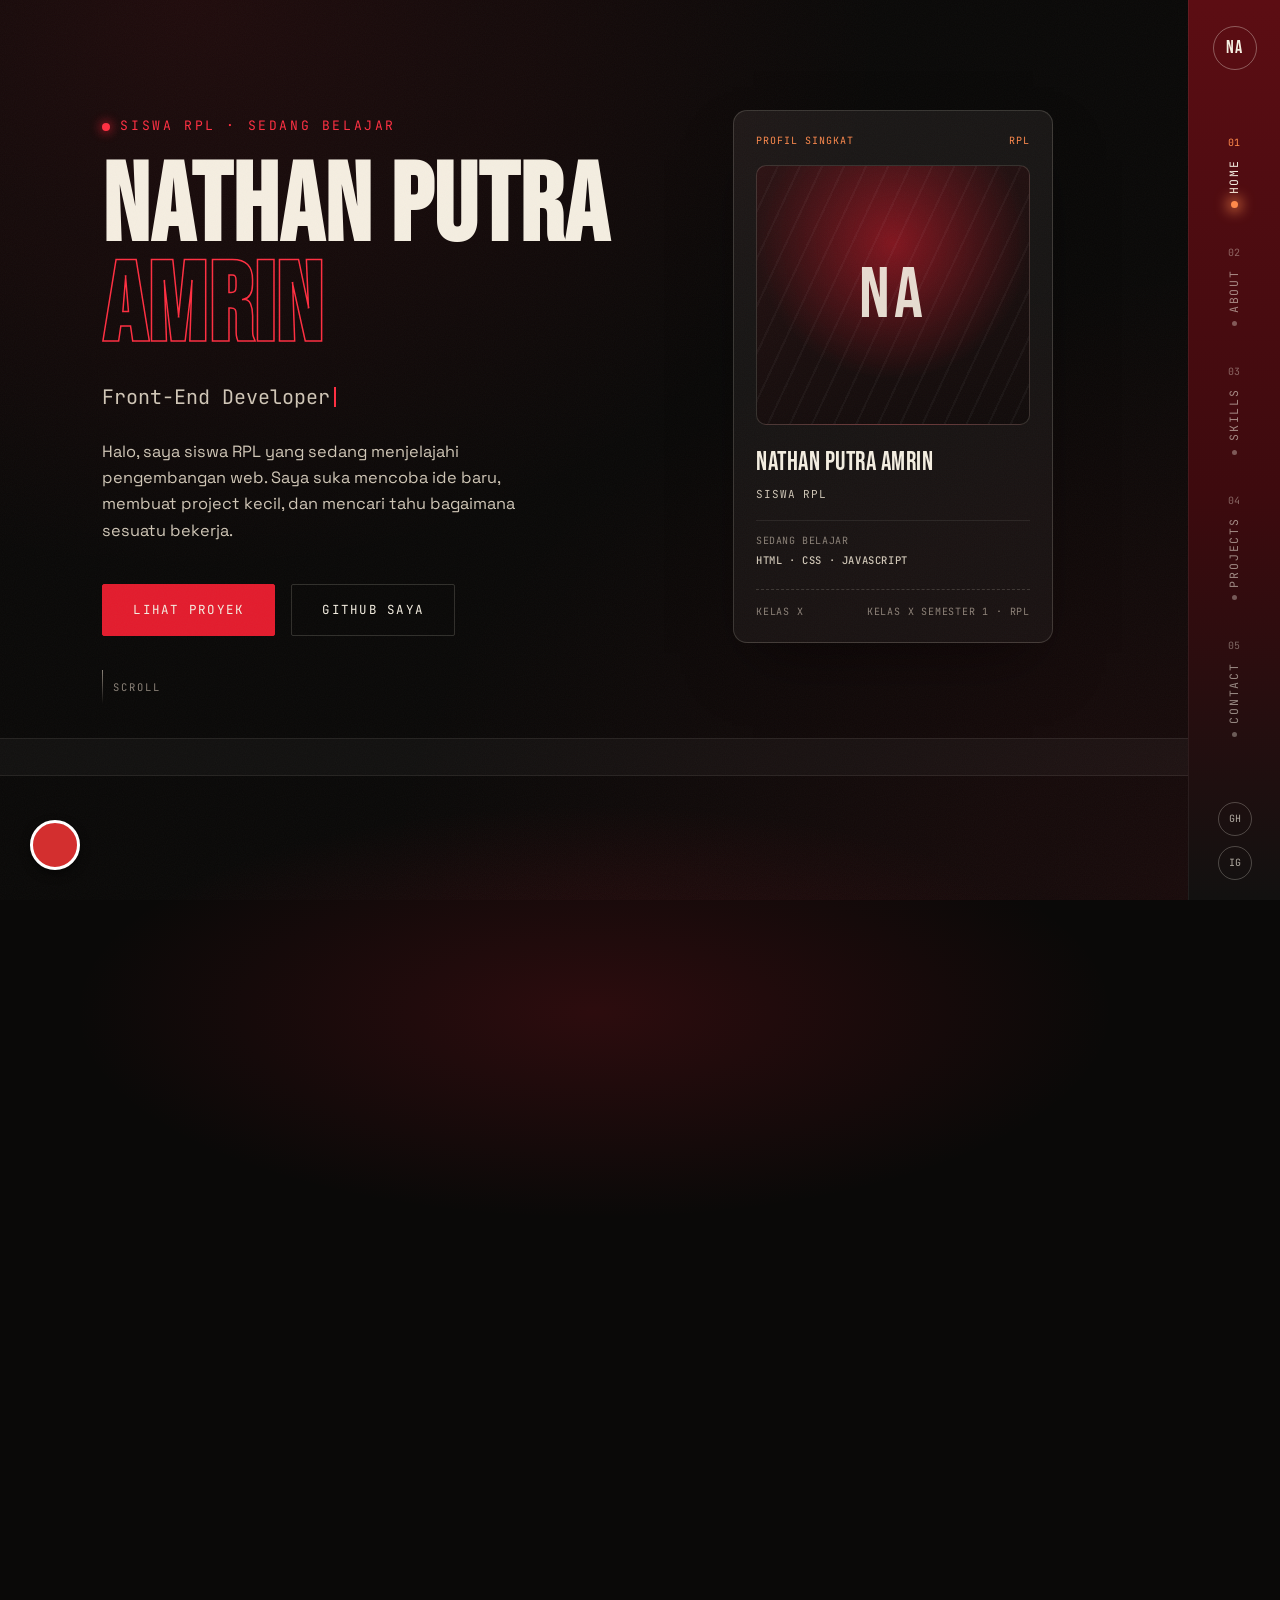
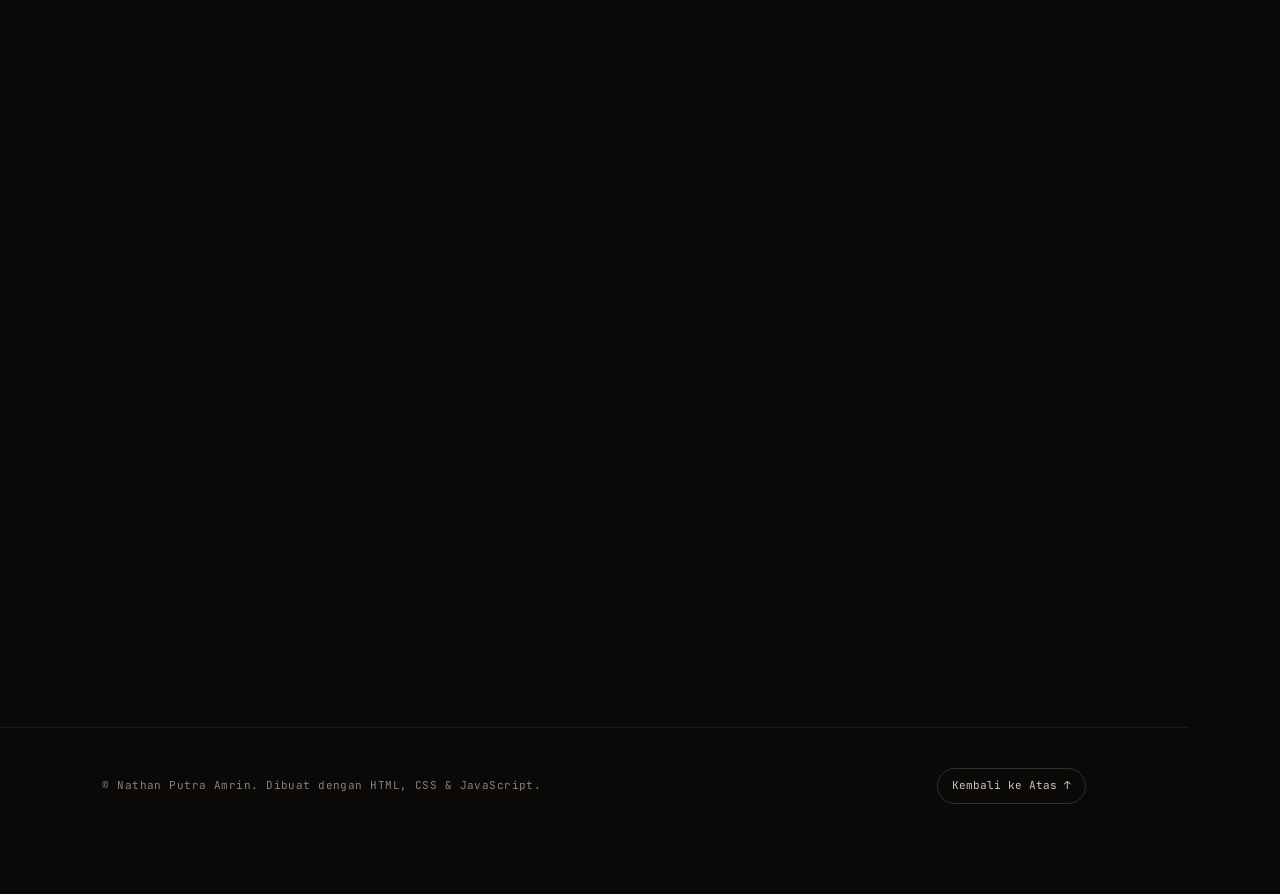
==== commit 03982ff0: "Refine portfolio for honest student profile Remove rarity and skill ratings, rewrite project and pro" ====
--- a/index.html
+++ b/index.html
@@ -2,7 +2,8 @@
 <html lang="id">
 <head>
 <meta charset="UTF-8">
-<meta name="viewport" content="width=device-width, initial-scale=1.0, maximum-scale=1.0">
+<meta name="viewport" content="width=device-width, initial-scale=1.0">
+<meta name="theme-color" content="#0a0908">
 <title>Nathan Putra Amrin — Portofolio</title>
 <meta name="description" content="Portofolio pribadi siswa Rekayasa Perangkat Lunak — proyek, keahlian, dan kontak.">
 <link rel="preconnect" href="https://fonts.googleapis.com">
@@ -34,7 +35,6 @@
   </ul>
   <div class="nav-social">
     <a id="navGithub" href="https://github.com/Nathan10-pro" target="_blank" rel="noopener" aria-label="GitHub">GH</a>
-    <a id="navLinkedin" href="https://www.linkedin.com/in/nathan-putra-amrin-undefined-888733437/" target="_blank" rel="noopener" aria-label="LinkedIn">IN</a>
     <a id="navInstagram" href="https://www.instagram.com/nathan.mymy/" target="_blank" rel="noopener" aria-label="Instagram">IG</a>
   </div>
 </nav>
@@ -63,16 +63,15 @@
 
       <div class="hero-card-wrap">
         <div class="hero-card tilt" id="heroCard">
-          <div class="card-tag"><span>Student Card</span><span>RPL-01</span></div>
+          <div class="card-tag"><span>Profil Singkat</span><span>RPL</span></div>
           <div class="card-avatar"><span class="initials" id="cardInitials">NA</span></div>
           <div class="card-name" id="cardName">Nathan Putra Amrin</div>
           <div class="card-role" id="cardRole">Front-End Developer</div>
-          <div class="card-stats">
-            <div class="card-stat-row"><span class="stat-label">HTML</span><div class="card-stat-track"><div class="card-stat-fill" data-fill="92"></div></div></div>
-            <div class="card-stat-row"><span class="stat-label">CSS</span><div class="card-stat-track"><div class="card-stat-fill" data-fill="88"></div></div></div>
-            <div class="card-stat-row"><span class="stat-label">JS</span><div class="card-stat-track"><div class="card-stat-fill" data-fill="78"></div></div></div>
+          <div class="card-learning">
+            <span>Sedang belajar</span>
+            <strong>HTML · CSS · JavaScript</strong>
           </div>
-          <div class="card-footer"><span id="cardLevel">LV. 12</span><span id="cardKelas">Kelas XII RPL</span></div>
+          <div class="card-footer"><span id="cardLevel">Kelas X</span><span id="cardKelas">Semester 1 · RPL</span></div>
         </div>
       </div>
     </div>
@@ -93,9 +92,9 @@
        ============================================================ -->
   <section class="cta-banner">
     <div class="cta-inner reveal">
-      <p class="section-label" style="justify-content:center;">Let's_Build</p>
-      <h2 class="cta-title">Punya Ide? <em>Mari Kolaborasi.</em></h2>
-      <p class="cta-sub">Terbuka untuk kerja praktik, proyek magang, kolaborasi lomba, atau sekadar diskusi seputar pengembangan web.</p>
+      <p class="section-label" style="justify-content:center;">Mari_Belajar_Bersama</p>
+      <h2 class="cta-title">Ada Ide atau Masukan? <em>Sampaikan.</em></h2>
+      <p class="cta-sub">Saya terbuka untuk diskusi, masukan, atau kolaborasi sederhana seputar project dan proses belajar.</p>
       <div class="hero-cta">
         <a href="#contact" class="btn btn-primary"><span class="shine"></span>Hubungi Saya</a>
       </div>
@@ -132,7 +131,7 @@
     <div class="section-head reveal">
       <p class="section-label">Tech_Stack</p>
       <h2 class="section-title">Ke<em>ahlian</em></h2>
-      <p class="section-sub">Kombinasi bahasa, framework, dan tools yang saya gunakan untuk membangun aplikasi web dari front-end sampai back-end.</p>
+      <p class="section-sub">Teknologi yang pernah saya gunakan atau sedang saya pelajari, beserta project yang menjadi tempat saya mencoba.</p>
     </div>
     <div class="skills-groups" id="skillsGroups"></div>
   </section>
@@ -144,7 +143,7 @@
     <div class="section-head reveal">
       <p class="section-label">Journey_Log</p>
       <h2 class="section-title">Pengalaman &amp; <em>Perjalanan</em></h2>
-      <p class="section-sub">Jejak belajar, organisasi, dan pencapaian sepanjang masa sekolah.</p>
+      <p class="section-sub">Catatan singkat tentang tahap belajar dan project yang sedang dikerjakan.</p>
     </div>
     <div class="timeline-wrap" id="timelineList"></div>
   </section>
@@ -156,7 +155,7 @@
     <div class="section-head reveal">
       <p class="section-label">Portfolio_Items</p>
       <h2 class="section-title">Pro<em>yek</em></h2>
-      <p class="section-sub">Beberapa proyek unggulan yang pernah saya kerjakan. Klik "Explore Item" untuk detail lengkap.</p>
+      <p class="section-sub">Project yang pernah saya buat atau sedang saya eksplorasi. Klik kartu untuk membaca prosesnya.</p>
       <a href="proyek.html" class="btn btn-ghost" style="margin-top:26px;"><span class="shine"></span>Lihat Semua Proyek</a>
     </div>
 
@@ -176,7 +175,6 @@
       <div class="modal-body">
         <div class="modal-thumbs" id="modalThumbs"></div>
         <div class="modal-display" id="modalDisplay">
-          <span class="project-rarity" id="modalRarity"></span>
           <span class="glyph" id="modalGlyph"></span>
           <button class="modal-zoom" id="modalZoom" aria-label="Perbesar">🔍</button>
         </div>
@@ -199,19 +197,6 @@
       </div>
     </div>
   </div>
-
-  <!-- ============================================================
-       TESTIMONIALS
-       ============================================================ -->
-  <section id="testimonials">
-    <div class="section-head reveal">
-      <p class="section-label">Kata_Mereka</p>
-      <h2 class="section-title">Testi<em>moni</em></h2>
-      <p class="section-sub">Beberapa kesan dari guru, rekan tim, dan pembimbing tempat saya belajar dan bekerja.</p>
-    </div>
-    <div class="testi-grid" id="testimonialGrid"></div>
-  </section>
-
 
   <!-- ============================================================
        CONTACT
--- a/assets/style.css
+++ b/assets/style.css
@@ -27,7 +27,7 @@
   --ease: cubic-bezier(.16,.84,.44,1);
 }
 
-html{ scroll-behavior: smooth; }
+html{ scroll-behavior: smooth; color-scheme: dark; }
 
 body{
   background: var(--black);
@@ -79,9 +79,9 @@
    ========================================================================== */
 main{ margin-right: var(--nav-w); position: relative; z-index: 1; }
 
-section{ padding: 130px 8vw 110px; position: relative; }
-
-.section-head{ margin-bottom: 64px; max-width: 640px; }
+section{ padding: 84px 8vw 76px; position: relative; }
+
+.section-head{ margin-bottom: 40px; max-width: 640px; }
 
 .section-label{
   display: inline-flex; align-items: center; gap: 10px;
@@ -254,7 +254,7 @@
    4. HERO
    ========================================================================== */
 .hero{
-  min-height: 100vh;
+  min-height: 82vh;
   display: flex;
   align-items: center;
   padding-top: 90px;
@@ -474,28 +474,6 @@
   text-transform: uppercase;
   letter-spacing: 0.08em;
 }
-.card-stats{ display: flex; flex-direction: column; gap: 9px; }
-.card-stat-row{ display: flex; align-items: center; gap: 10px; }
-.card-stat-row .stat-label{
-  font-family: var(--font-mono);
-  font-size: 9.5px;
-  width: 34px;
-  color: var(--muted);
-  flex-shrink: 0;
-}
-.card-stat-track{
-  flex: 1; height: 4px;
-  background: rgba(244,238,225,0.1);
-  border-radius: 2px;
-  overflow: hidden;
-}
-.card-stat-fill{
-  height: 100%;
-  background: linear-gradient(90deg, var(--red-deep), var(--red-bright));
-  border-radius: 2px;
-  width: 0%;
-  transition: width 1.1s var(--ease);
-}
 .card-footer{
   display: flex; justify-content: space-between; align-items: center;
   margin-top: 18px;
@@ -506,6 +484,25 @@
   color: var(--muted);
   text-transform: uppercase;
   letter-spacing: 0.08em;
+}
+
+.card-learning{
+  display: flex;
+  flex-direction: column;
+  gap: 4px;
+  padding: 12px 0 2px;
+  border-top: 1px solid var(--line);
+  font-family: var(--font-mono);
+  font-size: 10px;
+  color: var(--muted);
+  text-transform: uppercase;
+  letter-spacing: 0.06em;
+}
+.card-learning strong{
+  color: var(--cream-dim);
+  font-size: 10.5px;
+  font-weight: 500;
+  line-height: 1.5;
 }
 
 .scroll-cue{
@@ -667,43 +664,33 @@
   padding-bottom: 12px;
   border-bottom: 1px solid var(--line);
 }
-.skill-item{ margin-bottom: 20px; }
+.skill-item{
+  display: flex;
+  flex-direction: column;
+  gap: 3px;
+  margin-bottom: 16px;
+  padding: 12px 0;
+  border-bottom: 1px solid var(--line);
+}
 .skill-item:last-child{ margin-bottom: 0; }
 .skill-top{
   display: flex; justify-content: space-between; align-items: baseline;
   margin-bottom: 8px;
 }
 .skill-name{ font-size: 0.95rem; color: var(--cream); }
+.skill-status{
+  font-family: var(--font-mono);
+  font-size: 10.5px;
+  color: var(--ember);
+}
+.skill-project{
+  font-size: 0.82rem;
+  color: var(--muted);
+}
 .skill-level{
   font-family: var(--font-mono);
   font-size: 10.5px;
   color: var(--muted);
-}
-.skill-track{
-  height: 6px;
-  background: var(--charcoal);
-  border-radius: 3px;
-  overflow: hidden;
-  position: relative;
-}
-.skill-fill{
-  height: 100%;
-  width: 0%;
-  border-radius: 3px;
-  background: linear-gradient(90deg, var(--red-deep), var(--red-bright));
-  transition: width 1.3s var(--ease);
-  position: relative;
-}
-.skill-fill::after{
-  content: "";
-  position: absolute; inset: 0;
-  background: linear-gradient(90deg, transparent, rgba(255,255,255,0.4), transparent);
-  width: 30px;
-  animation: shimmer 2.2s ease-in-out infinite;
-}
-@keyframes shimmer{
-  0%{ transform: translateX(-30px); }
-  100%{ transform: translateX(220px); }
 }
 
 /* ==========================================================================
@@ -801,8 +788,7 @@
 }
 /* Per-card pause control freezes that card's ambient animation only */
 .project-card.anim-paused .project-thumb::after,
-.project-card.anim-paused .project-thumb .glyph,
-.project-card.anim-paused .r-secret{
+.project-card.anim-paused .project-thumb .glyph{
   animation-play-state: paused;
 }
 /* ==========================================================================
@@ -1055,31 +1041,6 @@
   background-color: #fbc02d;
   transform: scale(1.05);
 }
-.project-rarity{
-  position: absolute; top: 12px; left: 12px;
-  font-family: var(--font-mono);
-  font-size: 9px;
-  letter-spacing: 0.1em;
-  padding: 5px 9px;
-  border-radius: 3px;
-  text-transform: uppercase;
-  z-index: 1;
-}
-.r-common{ background: rgba(138,129,119,0.2); color: var(--cream-dim); border: 1px solid rgba(138,129,119,0.4); }
-.r-rare{ background: rgba(225,28,46,0.18); color: var(--red-bright); border: 1px solid rgba(225,28,46,0.45); }
-.r-super{ background: rgba(255,138,76,0.16); color: var(--ember); border: 1px solid rgba(255,138,76,0.45); }
-.r-secret{
-  background: linear-gradient(90deg, rgba(225,28,46,0.25), rgba(255,138,76,0.25));
-  color: var(--cream);
-  border: 1px solid var(--ember);
-  background-size: 200% 100%;
-  animation: foil 3s linear infinite;
-}
-@keyframes foil{
-  0%{ background-position: 0% 50%; }
-  100%{ background-position: 200% 50%; }
-}
-
 .project-body{ padding: 20px 22px 22px; position: relative; z-index: 1; }
 .project-title{
   font-family: var(--font-display);
@@ -1087,6 +1048,29 @@
   letter-spacing: 0.02em;
   color: var(--cream);
   margin-bottom: 8px;
+}
+.project-status{
+  font-family: var(--font-mono);
+  font-size: 10px;
+  color: var(--ember);
+  letter-spacing: 0.05em;
+  text-transform: uppercase;
+  margin: -2px 0 10px;
+}
+.project-featured{
+  position: absolute;
+  top: 12px;
+  left: 12px;
+  z-index: 6;
+  padding: 5px 9px;
+  border: 1px solid var(--red-bright);
+  border-radius: 3px;
+  background: rgba(92,13,19,0.92);
+  color: var(--cream);
+  font-family: var(--font-mono);
+  font-size: 9px;
+  letter-spacing: 0.06em;
+  text-transform: uppercase;
 }
 .project-desc{
   font-size: 0.9rem;
@@ -1141,6 +1125,7 @@
   width: min(980px, 100%);
   max-height: 90vh;
   overflow-y: auto;
+  overscroll-behavior: contain;
   background: var(--black-soft);
   border: 1px solid var(--line-strong);
   border-radius: 16px;
@@ -1237,7 +1222,6 @@
   font-size: 5rem;
   color: rgba(244,238,225,0.14);
 }
-.modal-display .project-rarity{ top: 14px; left: 14px; }
 .modal-zoom{
   position: absolute; bottom: 14px; right: 14px;
   width: 38px; height: 38px;
@@ -1313,6 +1297,12 @@
   font-size: 12px;
 }
 .combo-item span.txt{ font-size: 0.85rem; color: var(--cream-dim); }
+.combo-item span.txt strong{
+  display: block;
+  margin-bottom: 4px;
+  color: var(--cream);
+  font-weight: 600;
+}
 
 /* Arched prev/next + counter, echoing the "FIVE ELDERS" carousel frame */
 .modal-nav{
@@ -1538,49 +1528,11 @@
 .tl-desc{ color: var(--cream-dim); font-size: 0.9rem; margin-top: 6px; max-width: 60ch; }
 
 /* ==========================================================================
-   14. TESTIMONIALS
-   ========================================================================== */
-.testi-grid{
-  display: grid;
-  grid-template-columns: repeat(auto-fit, minmax(280px, 1fr));
-  gap: 22px;
-}
-.testi-card{
-  border: 1px solid var(--line-strong);
-  border-radius: 12px;
-  padding: 30px 24px 24px;
-  background: var(--black-soft);
-  position: relative;
-  overflow: hidden;
-}
-.testi-card::before{
-  content: "\201C";
-  position: absolute; top: -6px; left: 16px;
-  font-family: var(--font-display);
-  font-size: 4.2rem;
-  color: rgba(225,28,46,0.22);
-  line-height: 1;
-}
-.testi-quote{
-  position: relative; z-index: 1;
-  color: var(--cream-dim);
-  font-size: 0.94rem;
-  margin-bottom: 20px;
-}
-.testi-author{
-  display: flex; flex-direction: column; gap: 2px;
-  border-top: 1px solid var(--line);
-  padding-top: 12px;
-}
-.testi-name{ font-family: var(--font-display); font-size: 1.05rem; letter-spacing: 0.02em; color: var(--cream); }
-.testi-role{ font-family: var(--font-mono); font-size: 10px; letter-spacing: 0.06em; text-transform: uppercase; color: var(--muted); }
-
-/* ==========================================================================
    15. CTA BANNER
    ========================================================================== */
 .cta-banner{
   text-align: center;
-  padding: 110px 8vw;
+  padding: 64px 8vw;
   position: relative;
   overflow: hidden;
 }
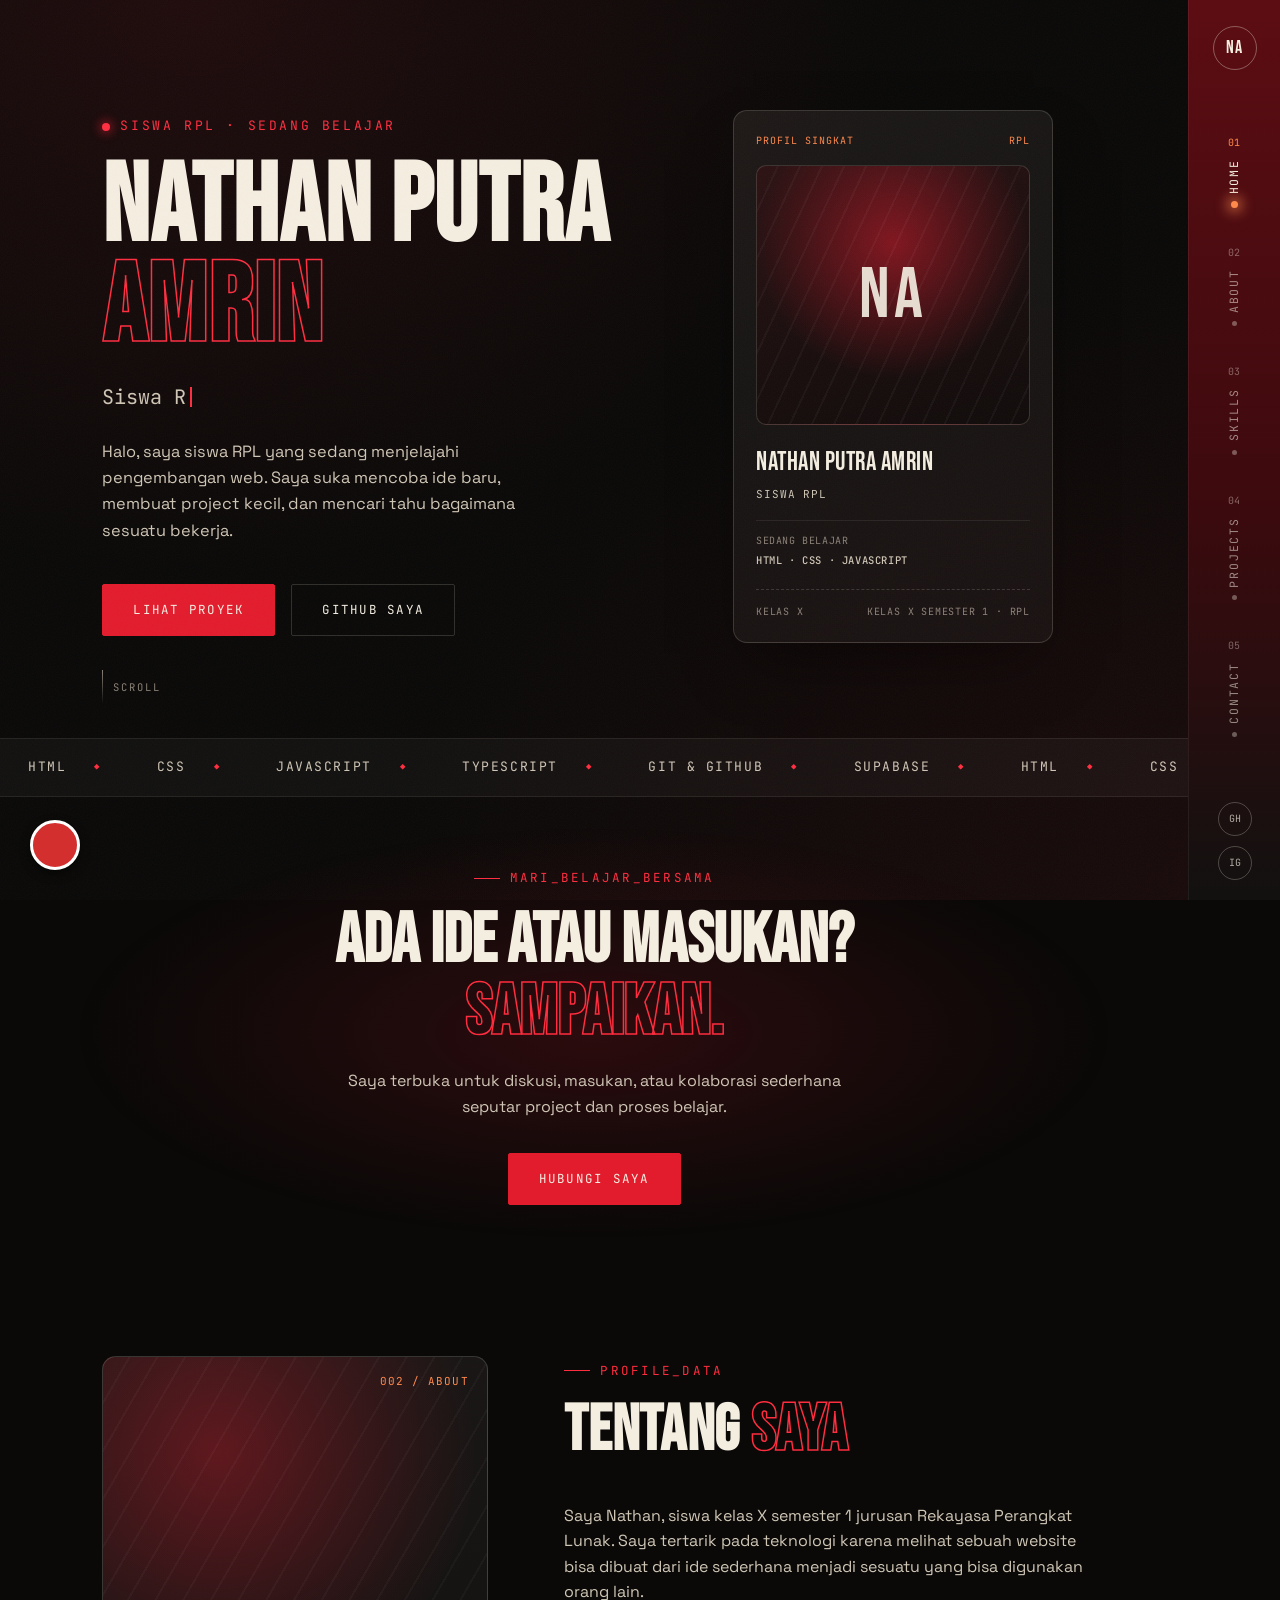
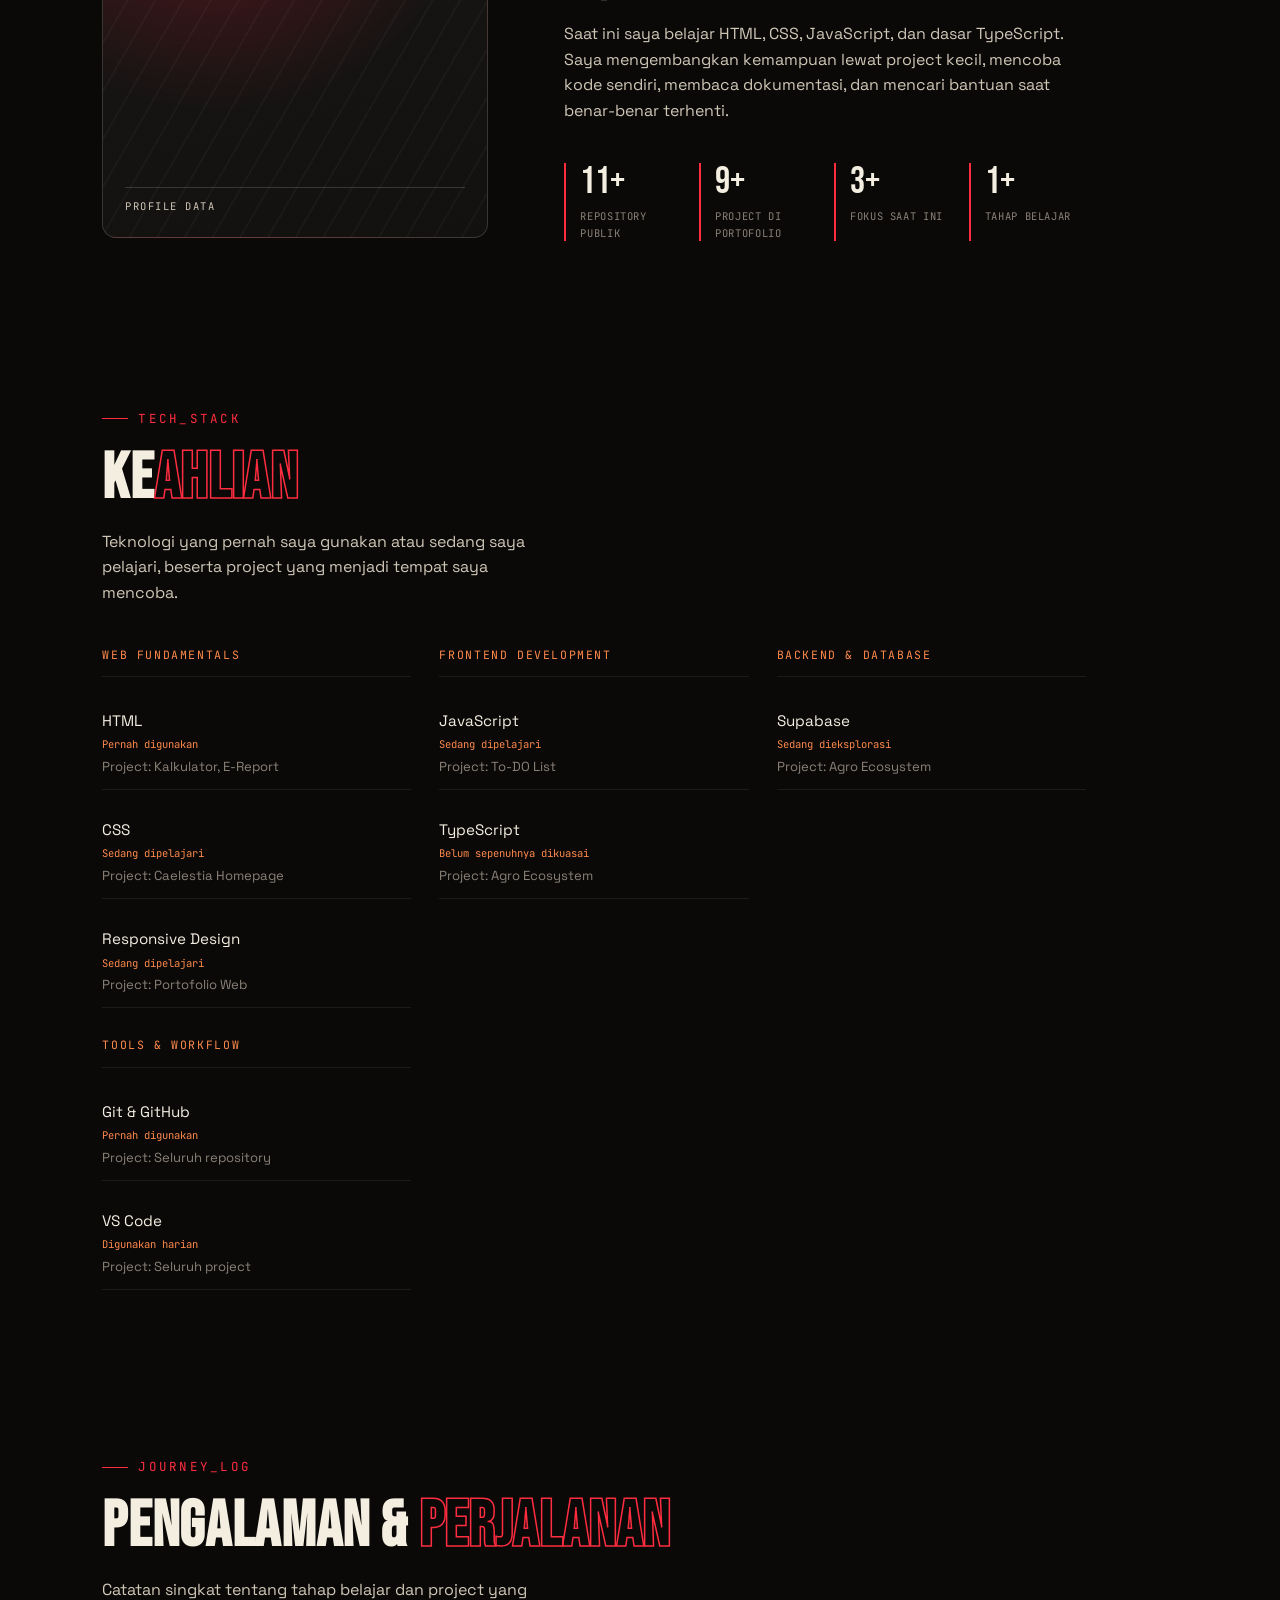
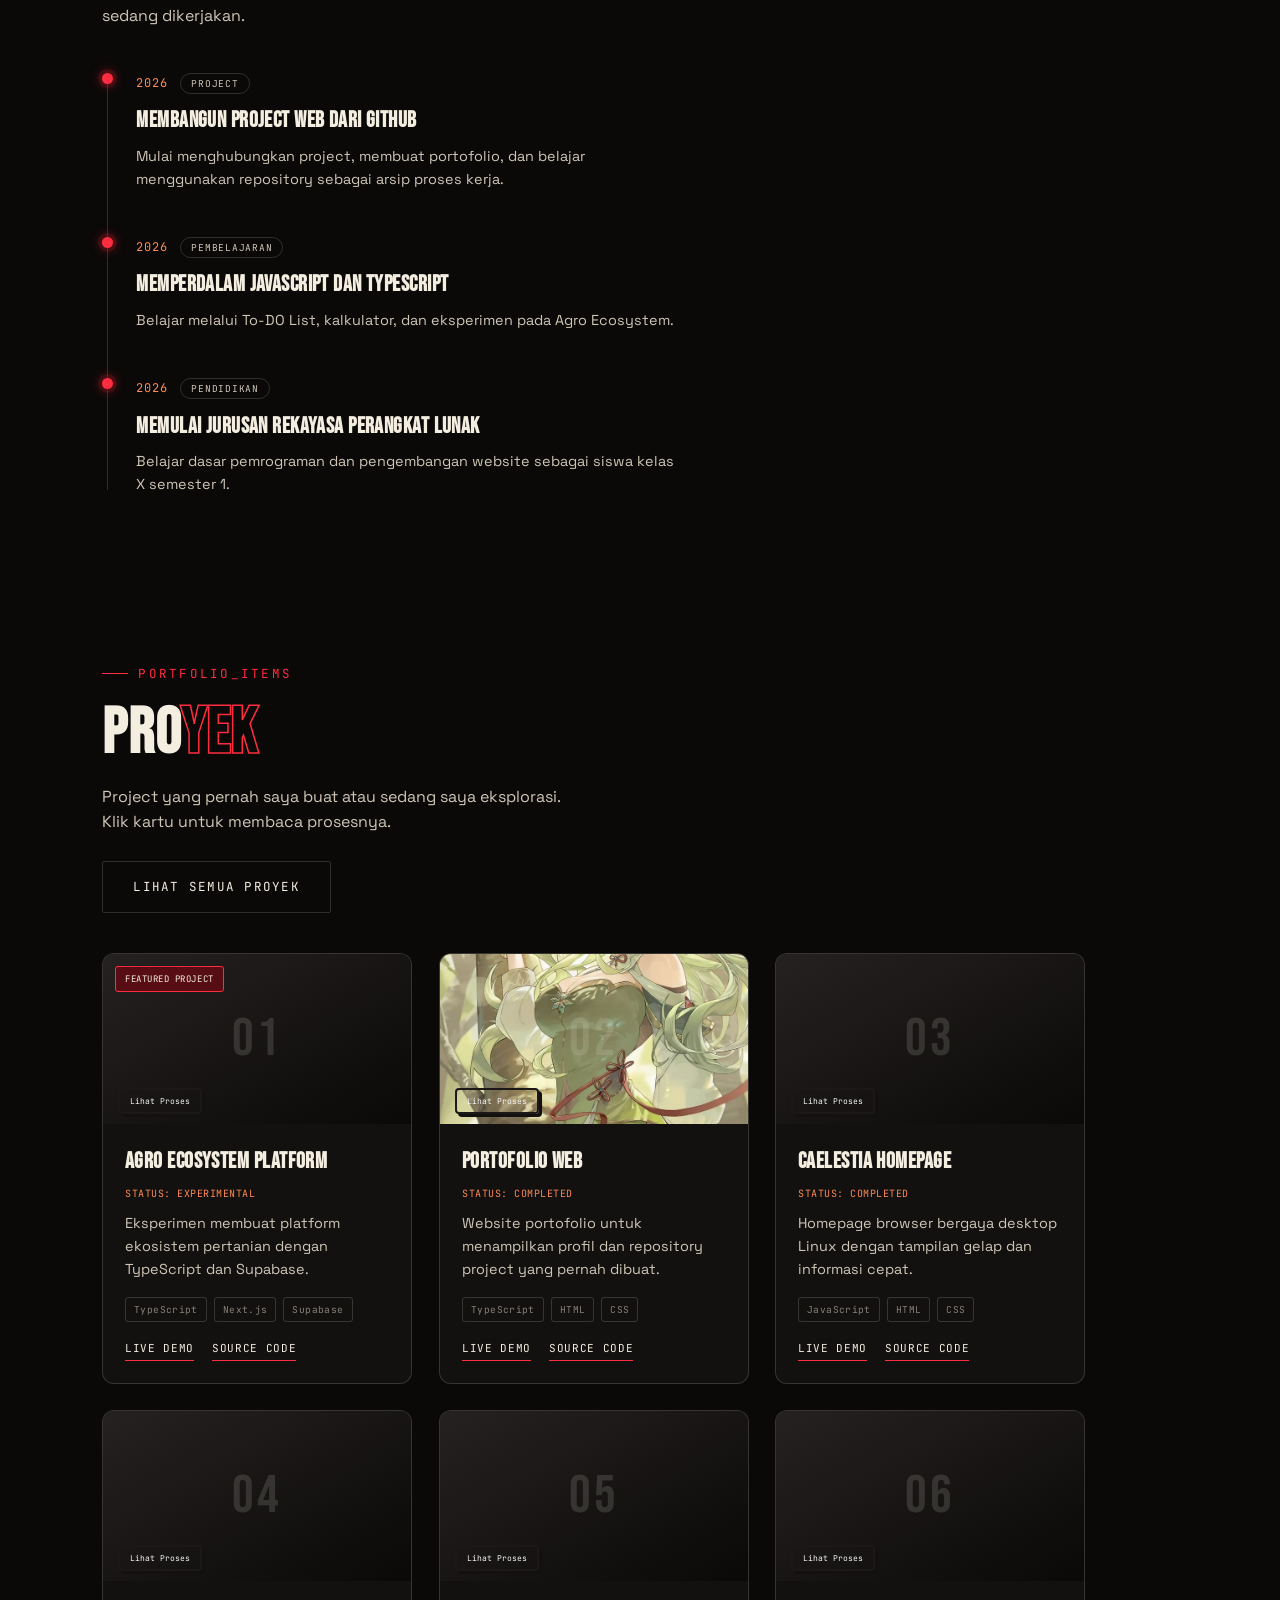
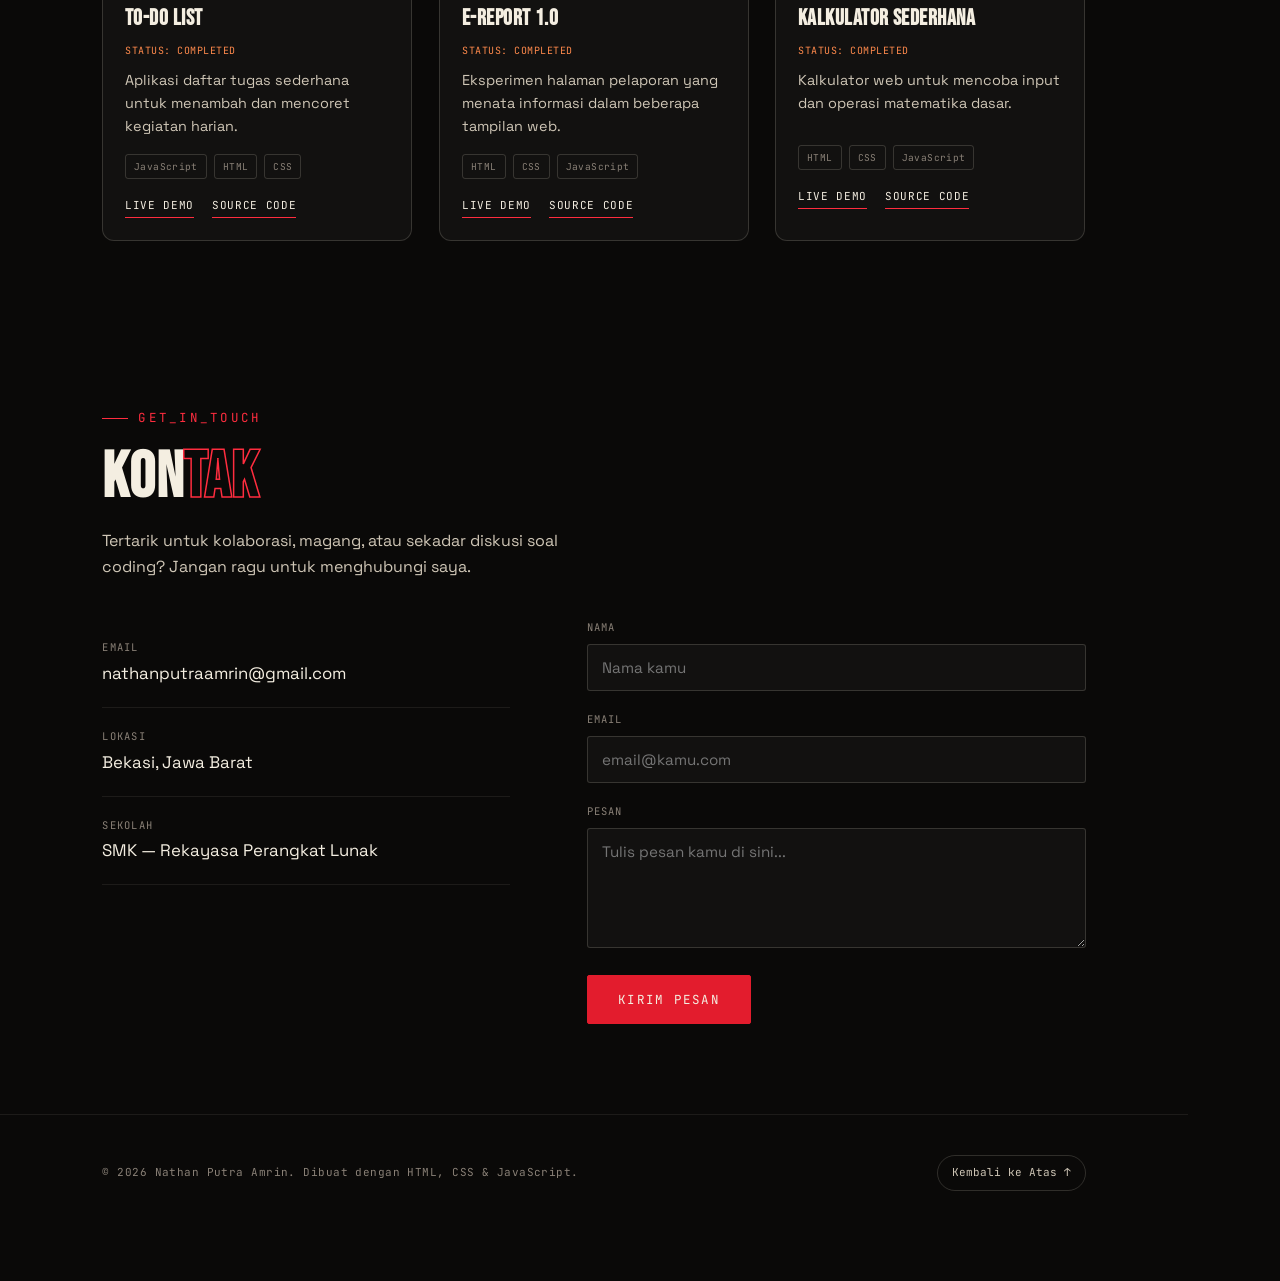
==== commit 47165beb: "Fix dynamic portfolio content rendering Guard the optional LinkedIn navigation element and update st" ====
--- a/index.html
+++ b/index.html
@@ -51,10 +51,10 @@
 
     <div class="hero-grid">
       <div>
-        <p class="hero-eyebrow" id="heroEyebrow">Software Engineer</p>
+        <p class="hero-eyebrow" id="heroEyebrow">Siswa RPL · Sedang Belajar</p>
         <h1 class="hero-name" id="heroName">NATHAN<br><span class="stroke">PUTRA AMRIN</span></h1>
-        <p class="hero-role"><span id="typedRole">Front-End Developer</span><span class="cursor"></span></p>
-        <p class="hero-desc" id="heroDesc">Siswa RPL yang senang membangun antarmuka web yang rapi dan fungsional.</p>
+        <p class="hero-role"><span id="typedRole">Siswa RPL</span><span class="cursor"></span></p>
+        <p class="hero-desc" id="heroDesc">Saya sedang menjelajahi pengembangan web lewat project kecil, eksperimen, dan proses belajar yang terus berjalan.</p>
         <div class="hero-cta">
           <a href="#projects" class="btn btn-primary"><span class="shine"></span>Lihat Proyek</a>
           <a href="#" id="cvBtn" class="btn btn-ghost"><span class="shine"></span>Unduh CV</a>
